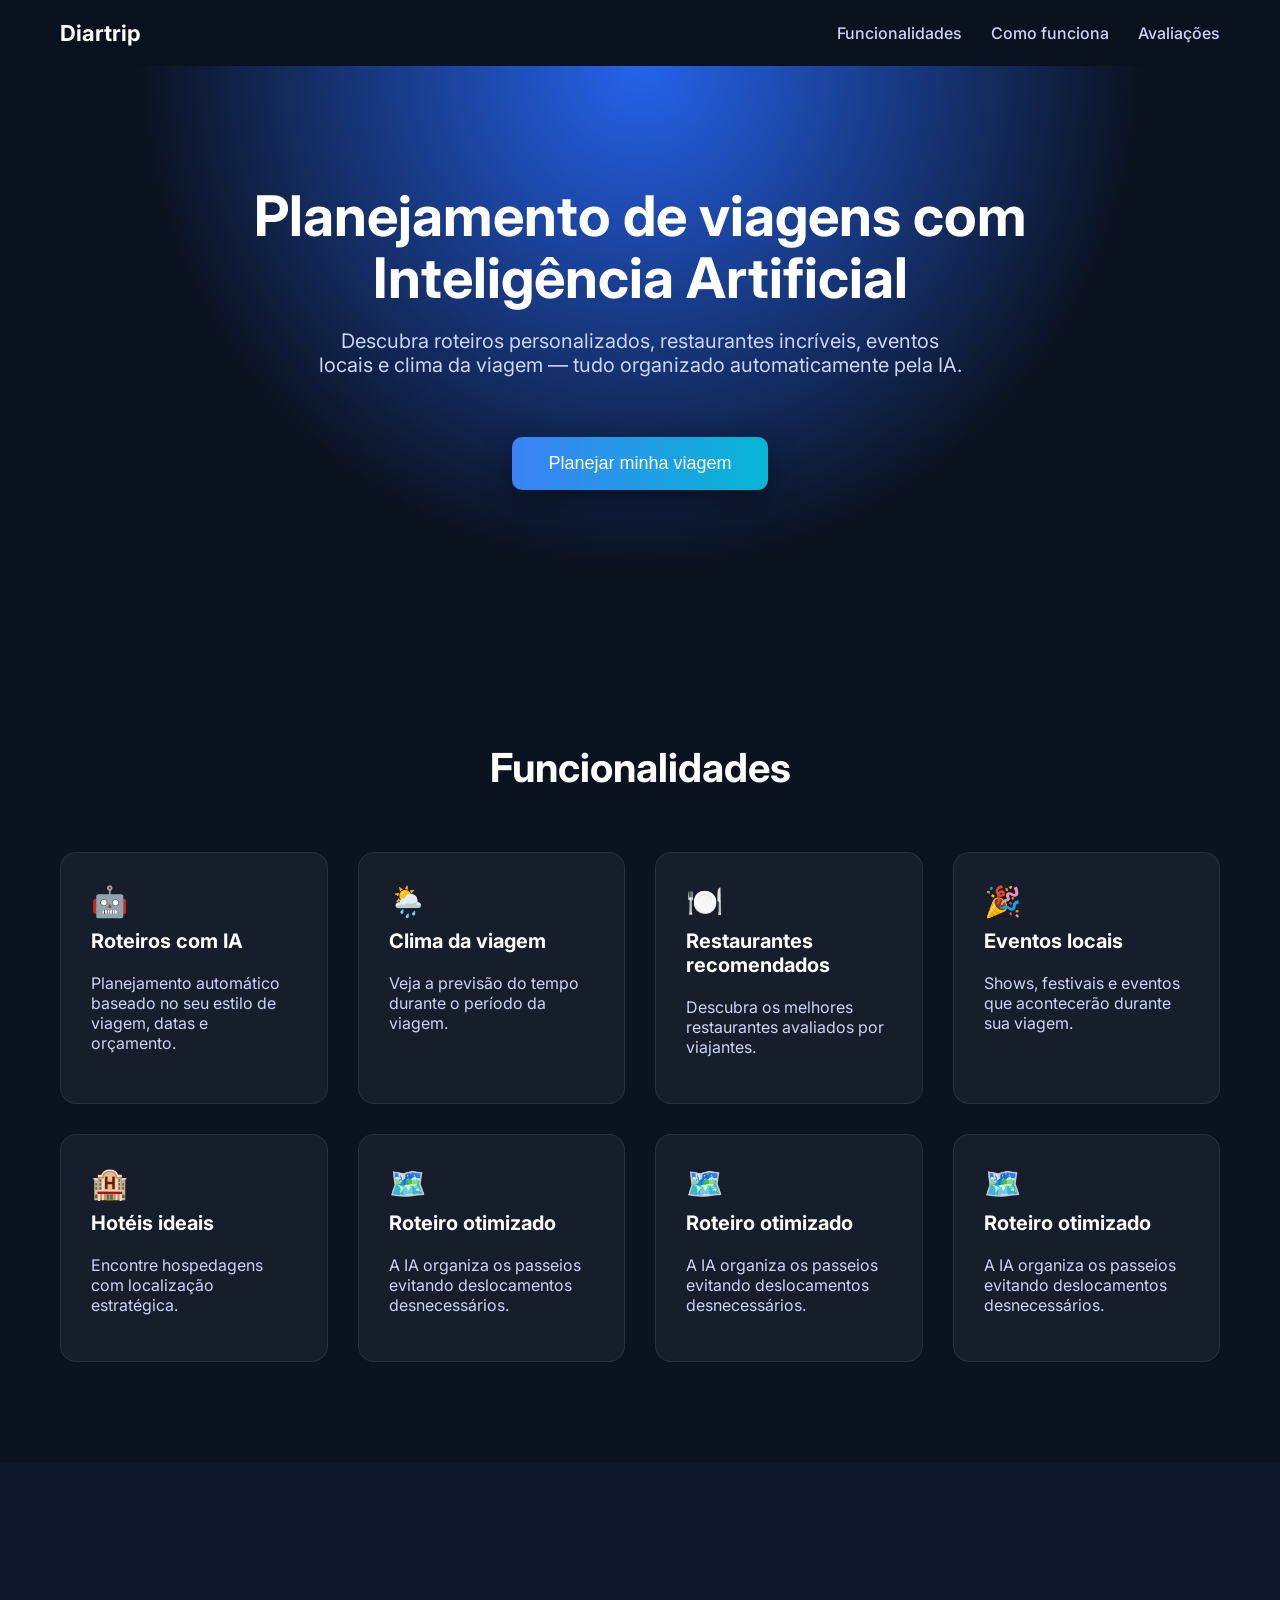
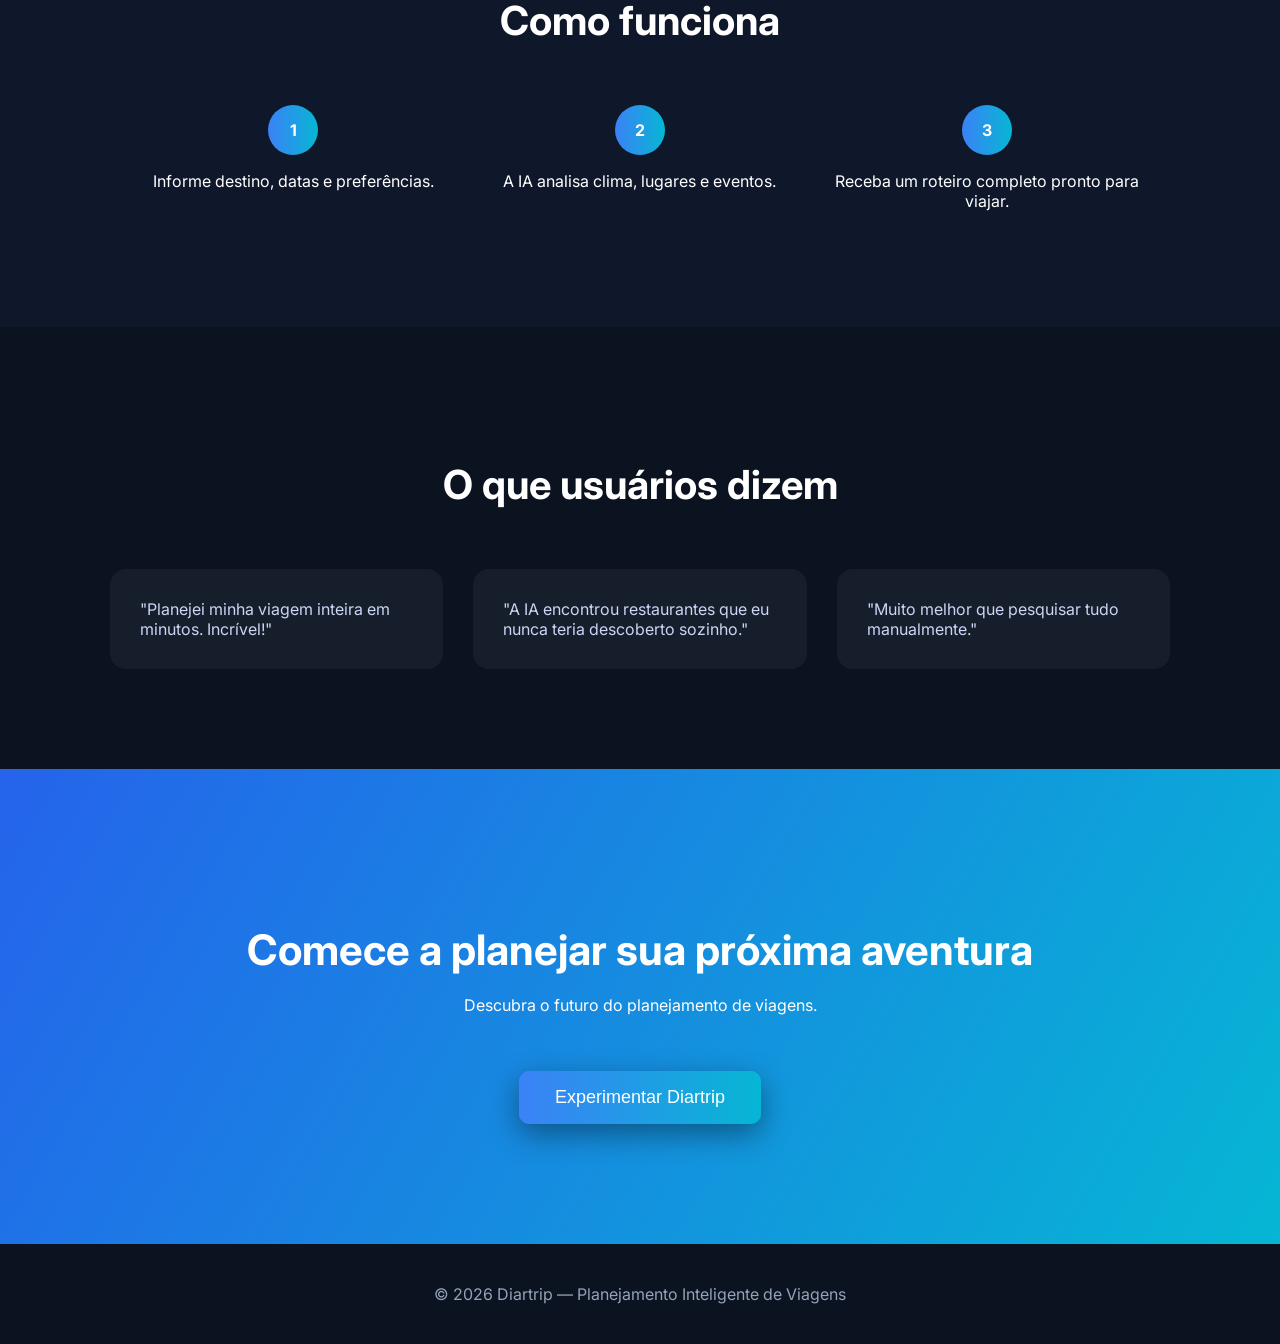
==== index.html @ 59fbd46e "Initial commit" ====
<!DOCTYPE html>
<html lang="pt-br">
<head>
<meta charset="UTF-8">
<meta name="viewport" content="width=device-width, initial-scale=1.0">
<title>Diartrip</title>
<link href="https://fonts.googleapis.com/css2?family=Inter:wght@300;400;600;700&display=swap" rel="stylesheet">
<link rel="stylesheet" href="static/style.css">
</head>
<body>

<header>
    <a href="#"><div class="logo">Diartrip</div></a>
<nav>
    <a href="#features">Funcionalidades</a>
    <a href="#how">Como funciona</a>
    <a href="#reviews">Avaliações</a>
</nav>
</header>

<section class="hero">
    <h1>Planejamento de viagens com Inteligência Artificial</h1>
    <p>Descubra roteiros personalizados, restaurantes incríveis, eventos locais e clima da viagem — tudo organizado automaticamente pela IA.</p>
    <button class="cta">Planejar minha viagem</button>
</section>

<section id="features" class="features">
    <h2 class="section-title">Funcionalidades</h2>
    <div class="grid">

    <div class="card">
    <div class="icon">🤖</div>
    <h3>Roteiros com IA</h3>
    <p>Planejamento automático baseado no seu estilo de viagem, datas e orçamento.</p>
    </div>

    <div class="card">
    <div class="icon">🌦️</div>
    <h3>Clima da viagem</h3>
    <p>Veja a previsão do tempo durante o período da viagem.</p>
    </div>

    <div class="card">
    <div class="icon">🍽️</div>
    <h3>Restaurantes recomendados</h3>
    <p>Descubra os melhores restaurantes avaliados por viajantes.</p>
    </div>

    <div class="card">
    <div class="icon">🎉</div>
    <h3>Eventos locais</h3>
    <p>Shows, festivais e eventos que acontecerão durante sua viagem.</p>
    </div>

    <div class="card">
    <div class="icon">🏨</div>
    <h3>Hotéis ideais</h3>
    <p>Encontre hospedagens com localização estratégica.</p>
    </div>

    <div class="card">
    <div class="icon">🗺️</div>
    <h3>Roteiro otimizado</h3>
    <p>A IA organiza os passeios evitando deslocamentos desnecessários.</p>
    </div>

    <div class="card">
    <div class="icon">🗺️</div>
    <h3>Roteiro otimizado</h3>
    <p>A IA organiza os passeios evitando deslocamentos desnecessários.</p>
    </div>
    
    <div class="card">
    <div class="icon">🗺️</div>
    <h3>Roteiro otimizado</h3>
    <p>A IA organiza os passeios evitando deslocamentos desnecessários.</p>
    </div>

    </div>
</section>

<section id="how" class="how">
    <h2 class="section-title">Como funciona</h2>
    <div class="steps">

    <div>
    <div class="step-number">1</div>
    <p>Informe destino, datas e preferências.</p>
    </div>

    <div>
    <div class="step-number">2</div>
    <p>A IA analisa clima, lugares e eventos.</p>
    </div>

    <div>
    <div class="step-number">3</div>
    <p>Receba um roteiro completo pronto para viajar.</p>
    </div>

    </div>
</section>

<section id="reviews" class="testimonials">
    <h2 class="section-title">O que usuários dizem</h2>
    <div class="grid">

    <div class="quote">
    "Planejei minha viagem inteira em minutos. Incrível!"
    </div>

    <div class="quote">
    "A IA encontrou restaurantes que eu nunca teria descoberto sozinho."
    </div>

    <div class="quote">
    "Muito melhor que pesquisar tudo manualmente."
    </div>

    </div>
</section>



<section class="cta-section">
    <h2>Comece a planejar sua próxima aventura</h2>
    <p>Descubra o futuro do planejamento de viagens.</p>
    <button class="cta">Experimentar Diartrip</button>
</section>

<footer>
© 2026 Diartrip — Planejamento Inteligente de Viagens
</footer>



</body>
</html>
---- static/style.css ----
*{
        box-sizing:border-box
    }
    body{
        margin:0;
        font-family:'Inter',sans-serif;
        background:#0b1220;
        color:white;
    }

    header{
        display:flex;
        justify-content:space-between;
        align-items:center;
        padding:20px 60px;
        position:sticky;
        top:0;
        background:rgba(11,18,32,0.7);
        backdrop-filter:blur(10px);
    }

    a{
        text-decoration: none;
    }

    .logo{
        color: #ffff;
        font-weight:700;
        font-size:22px;
    }

    nav a{
        margin-left:25px;
        text-decoration:none;
        color:#cbd5f5;
        font-weight:500;
    }

    nav a:hover{
        color:white;
    }

    .hero{
        padding:120px 20px;
        text-align:center;
        background:radial-gradient(circle at top,#2563eb,transparent 60%), #0b1220;
    }

    .hero h1{
        font-size:56px;
        max-width:900px;
        margin:auto;
        line-height:1.1;
    }

    .hero p{
        margin-top:20px;
        font-size:20px;
        color:#cbd5f5;
        max-width:650px;
        margin-left:auto;
        margin-right:auto;
    }

    .cta{
        margin-top:40px;
        padding:16px 36px;
        font-size:18px;
        border-radius:10px;
        border:none;
        background:linear-gradient(90deg,#3b82f6,#06b6d4);
        color:white;
        cursor:pointer;
        box-shadow:0 10px 30px rgba(0,0,0,0.4);
        transition: .5s ease;
    }

    .cta:hover{
        transform:translateY(-5px);
    }

    .features{
        max-width:1200px;
        margin:auto;
        padding:100px 20px;
    }

    .section-title{
        text-align:center;
        font-size:40px;
        margin-bottom:60px;
    }

    .grid{
        display:grid;
        grid-template-columns:repeat(auto-fit,minmax(260px,1fr));
        gap:30px;
    }

    .card{
        background:rgba(255,255,255,0.05);
        padding:30px;
        border-radius:16px;
        backdrop-filter:blur(6px);
        border:1px solid rgba(255,255,255,0.08);
        transition:0.3s;
    }

    .card:hover{
        transform:translateY(-6px);
        background:rgba(255,255,255,0.08);
    }

    .card h3{
        margin-top:10px;
        font-size:20px;
    }

    .card p{
        color:#cbd5f5;
    }

    .icon{
        font-size:30px;
    }

    .how{
        background:#0f172a;
        padding:100px 20px;
    }

    .steps{
        max-width:1000px;
        margin:auto;
        display:grid;
        grid-template-columns:repeat(auto-fit,minmax(220px,1fr));
        gap:40px;
        text-align:center;
    }

    .step-number{
        width:50px;
        height:50px;
        border-radius:50%;
        display:flex;
        align-items:center;
        justify-content:center;
        margin:auto;
        background:linear-gradient(90deg,#3b82f6,#06b6d4);
        font-weight:700;
        margin-bottom:15px;
    }

    .testimonials{
        padding:100px 20px;
        max-width:1100px;
        margin:auto;
    }

    .quote{
        background:rgba(255,255,255,0.05);
        padding:30px;
        border-radius:16px;
        color:#cbd5f5;
    }

    .cta-section{
        text-align:center;
        padding:120px 20px;
        background:linear-gradient(120deg,#2563eb,#06b6d4);
    }

    .cta-section h2{
        font-size:42px;
        margin-bottom:20px;
    }

    footer{
        text-align:center;
        padding:40px 20px;
        color:#94a3b8;
    }

    @media (max-width:700px){
        .hero h1{
        font-size:38px;
        }
    }

    .field{
    display:flex;
    flex-direction:column;
    gap:6px;
    }

    .field label{
    font-size:14px;
    color:#cbd5f5;
    }

    .field input{
    padding:14px;
    border-radius:8px;
    border:1px solid rgba(255,255,255,0.1);
    background:rgba(255,255,255,0.03);
    color:white;
    font-size:15px;
    transition:all .2s ease;
    }

    .field input:focus{
    outline:none;
    border:1px solid #3b82f6;
    box-shadow:0 0 0 2px rgba(59,130,246,0.3);
    }

    .error{
    font-size:12px;
    color:#f87171;
    }
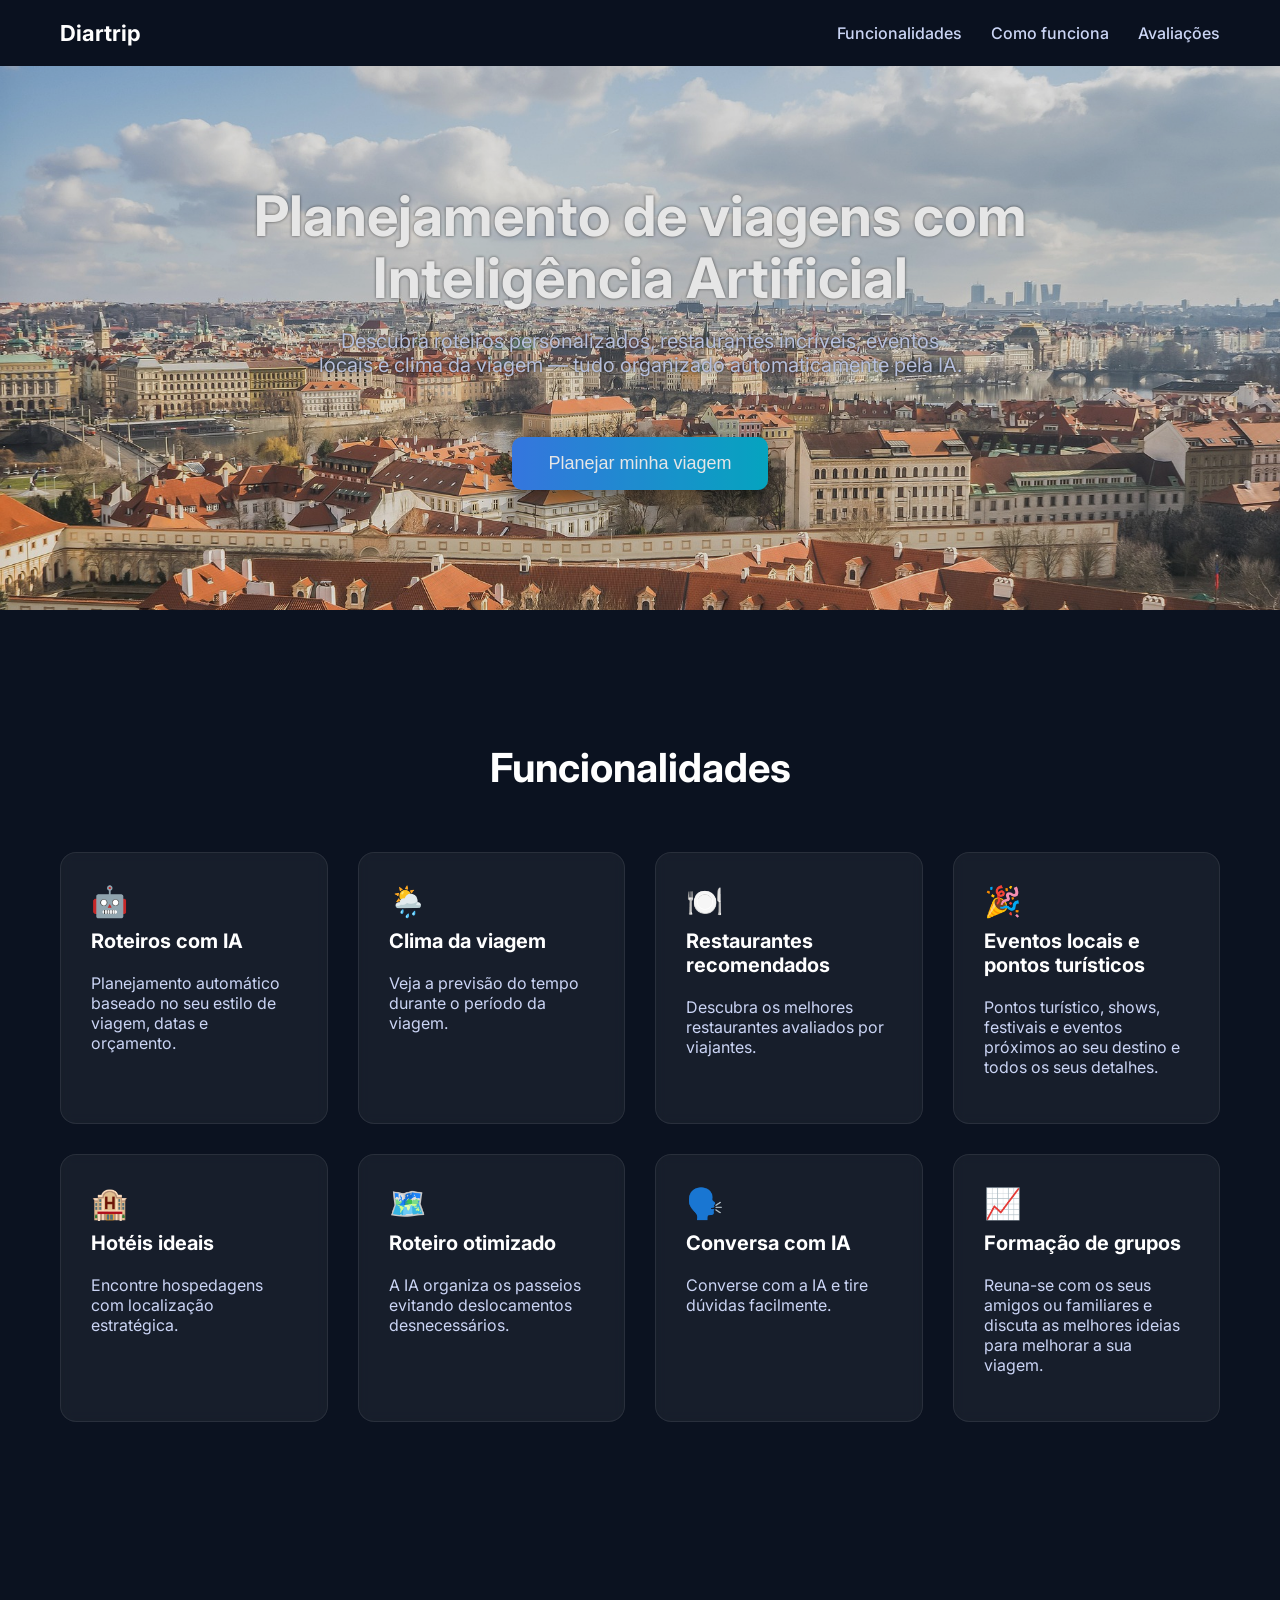
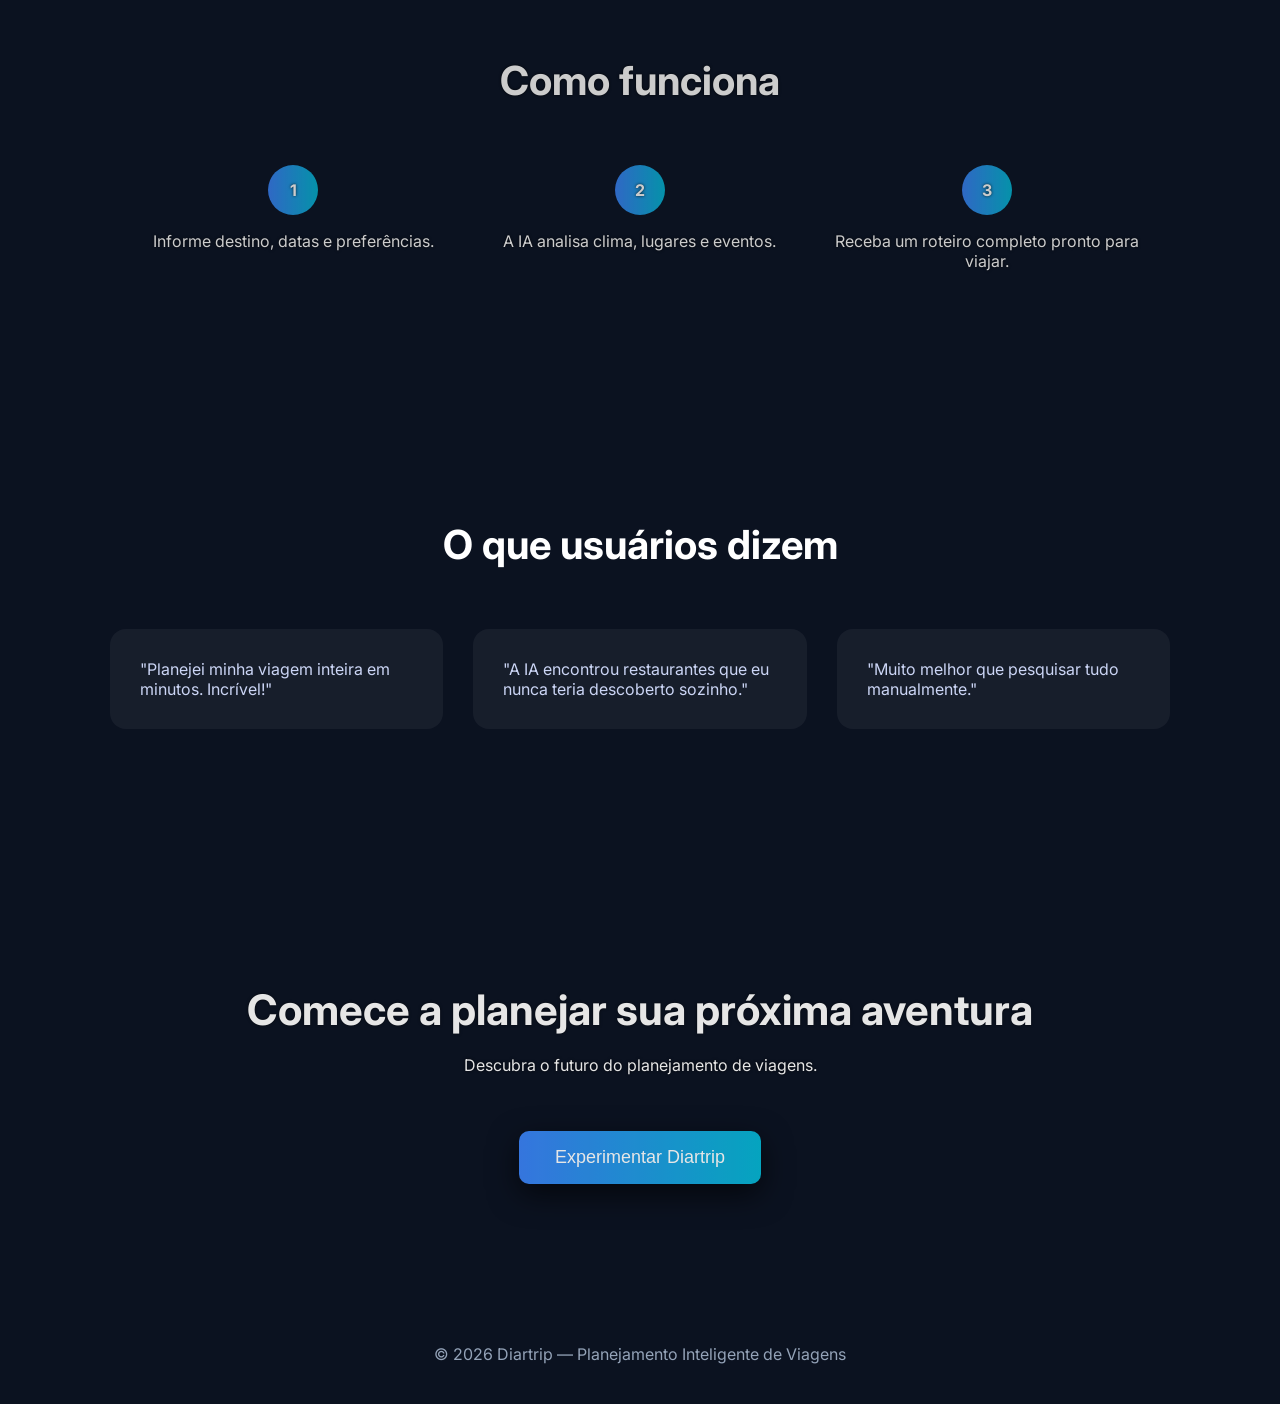
==== commit 55765af9: "melhorias no design do index" ====
--- a/index.html
+++ b/index.html
@@ -11,17 +11,17 @@
 
 <header>
     <a href="#"><div class="logo">Diartrip</div></a>
-<nav>
-    <a href="#features">Funcionalidades</a>
-    <a href="#how">Como funciona</a>
-    <a href="#reviews">Avaliações</a>
-</nav>
+    <nav>
+        <a href="#features">Funcionalidades</a>
+        <a href="#how">Como funciona</a>
+        <a href="#reviews">Avaliações</a>
+    </nav>
 </header>
 
 <section class="hero">
     <h1>Planejamento de viagens com Inteligência Artificial</h1>
     <p>Descubra roteiros personalizados, restaurantes incríveis, eventos locais e clima da viagem — tudo organizado automaticamente pela IA.</p>
-    <button class="cta">Planejar minha viagem</button>
+    <button class="cta"><a href="form.html">Planejar minha viagem</a></button>
 </section>
 
 <section id="features" class="features">
@@ -48,8 +48,9 @@
 
     <div class="card">
     <div class="icon">🎉</div>
-    <h3>Eventos locais</h3>
-    <p>Shows, festivais e eventos que acontecerão durante sua viagem.</p>
+    <h3>Eventos locais e pontos turísticos</h3>
+    <!-- <p>Shows, festivais, eventos que acontecerão durante sua viagem.</p> -->
+    <p>Pontos turístico, shows, festivais e eventos próximos ao seu destino e todos os seus detalhes.</p>
     </div>
 
     <div class="card">
@@ -65,15 +66,15 @@
     </div>
 
     <div class="card">
-    <div class="icon">🗺️</div>
-    <h3>Roteiro otimizado</h3>
-    <p>A IA organiza os passeios evitando deslocamentos desnecessários.</p>
+    <div class="icon">🗣️</div>
+    <h3>Conversa com IA</h3>
+    <p>Converse com a IA e tire dúvidas facilmente.</p>
     </div>
     
     <div class="card">
-    <div class="icon">🗺️</div>
-    <h3>Roteiro otimizado</h3>
-    <p>A IA organiza os passeios evitando deslocamentos desnecessários.</p>
+    <div class="icon">📈</div>
+    <h3>Formação de grupos</h3>
+    <p>Reuna-se com os seus amigos ou familiares e discuta as melhores ideias para melhorar a sua viagem.</p>
     </div>
 
     </div>
@@ -125,7 +126,7 @@
 <section class="cta-section">
     <h2>Comece a planejar sua próxima aventura</h2>
     <p>Descubra o futuro do planejamento de viagens.</p>
-    <button class="cta">Experimentar Diartrip</button>
+    <button class="cta"><a href="form.html">Experimentar Diartrip</a></button>
 </section>
 
 <footer>
--- a/static/style.css
+++ b/static/style.css
@@ -43,10 +43,17 @@
     .hero{
         padding:120px 20px;
         text-align:center;
-        background:radial-gradient(circle at top,#2563eb,transparent 60%), #0b1220;
+
+        /* background:radial-gradient(circle at top,#2563eb,transparent 60%), #0b1220; */
+
+        background-image: url("../imagens/background1.jpg");
+        background-size: cover;
+        background-attachment: fixed;
+        filter: brightness(90%);
     }
 
     .hero h1{
+        text-shadow: 0px 0px 3px rgba(0, 0, 0, 0.6);
         font-size:56px;
         max-width:900px;
         margin:auto;
@@ -57,6 +64,7 @@
         margin-top:20px;
         font-size:20px;
         color:#cbd5f5;
+        text-shadow: 0px 0px 3px rgba(0, 0, 0, 0.8);
         max-width:650px;
         margin-left:auto;
         margin-right:auto;
@@ -71,8 +79,12 @@
         background:linear-gradient(90deg,#3b82f6,#06b6d4);
         color:white;
         cursor:pointer;
-        box-shadow:0 10px 30px rgba(0,0,0,0.4);
+        box-shadow:0 10px 30px rgba(0, 0, 0, 0.63);
         transition: .5s ease;
+    }
+
+    .cta a{
+        color: #fff;
     }
 
     .cta:hover{
@@ -125,7 +137,14 @@
     }
 
     .how{
-        background:#0f172a;
+        /* background:#0f172a; */
+        text-shadow: 0px 0px 3px rgba(0, 0, 0, 0.8);
+        
+        background-image: url(../imagens/background2.jpg);
+        background-size: cover;
+        background-attachment: fixed;
+        filter: brightness(80%);
+
         padding:100px 20px;
     }
 
@@ -165,14 +184,26 @@
     }
 
     .cta-section{
+
         text-align:center;
         padding:120px 20px;
-        background:linear-gradient(120deg,#2563eb,#06b6d4);
+        /* background:linear-gradient(120deg,#2563eb,#06b6d4); */
+        background-image: url(../imagens/background3.jpg);
+        background-size: cover;
+        background-attachment: fixed;
+        filter: brightness(90%);
+
     }
 
     .cta-section h2{
+        text-shadow: 0px 0px 3px rgba(0, 0, 0, 0.6);
+
         font-size:42px;
         margin-bottom:20px;
+    }
+
+    .cta-section p {
+        text-shadow: 0px 0px 3px rgba(0, 0, 0, 0.8);
     }
 
     footer{
@@ -214,6 +245,14 @@
     box-shadow:0 0 0 2px rgba(59,130,246,0.3);
     }
 
+    .login a{
+        color: #fff;
+    }
+
+    .login a:hover{
+        text-decoration: underline;
+    }
+
     .error{
     font-size:12px;
     color:#f87171;
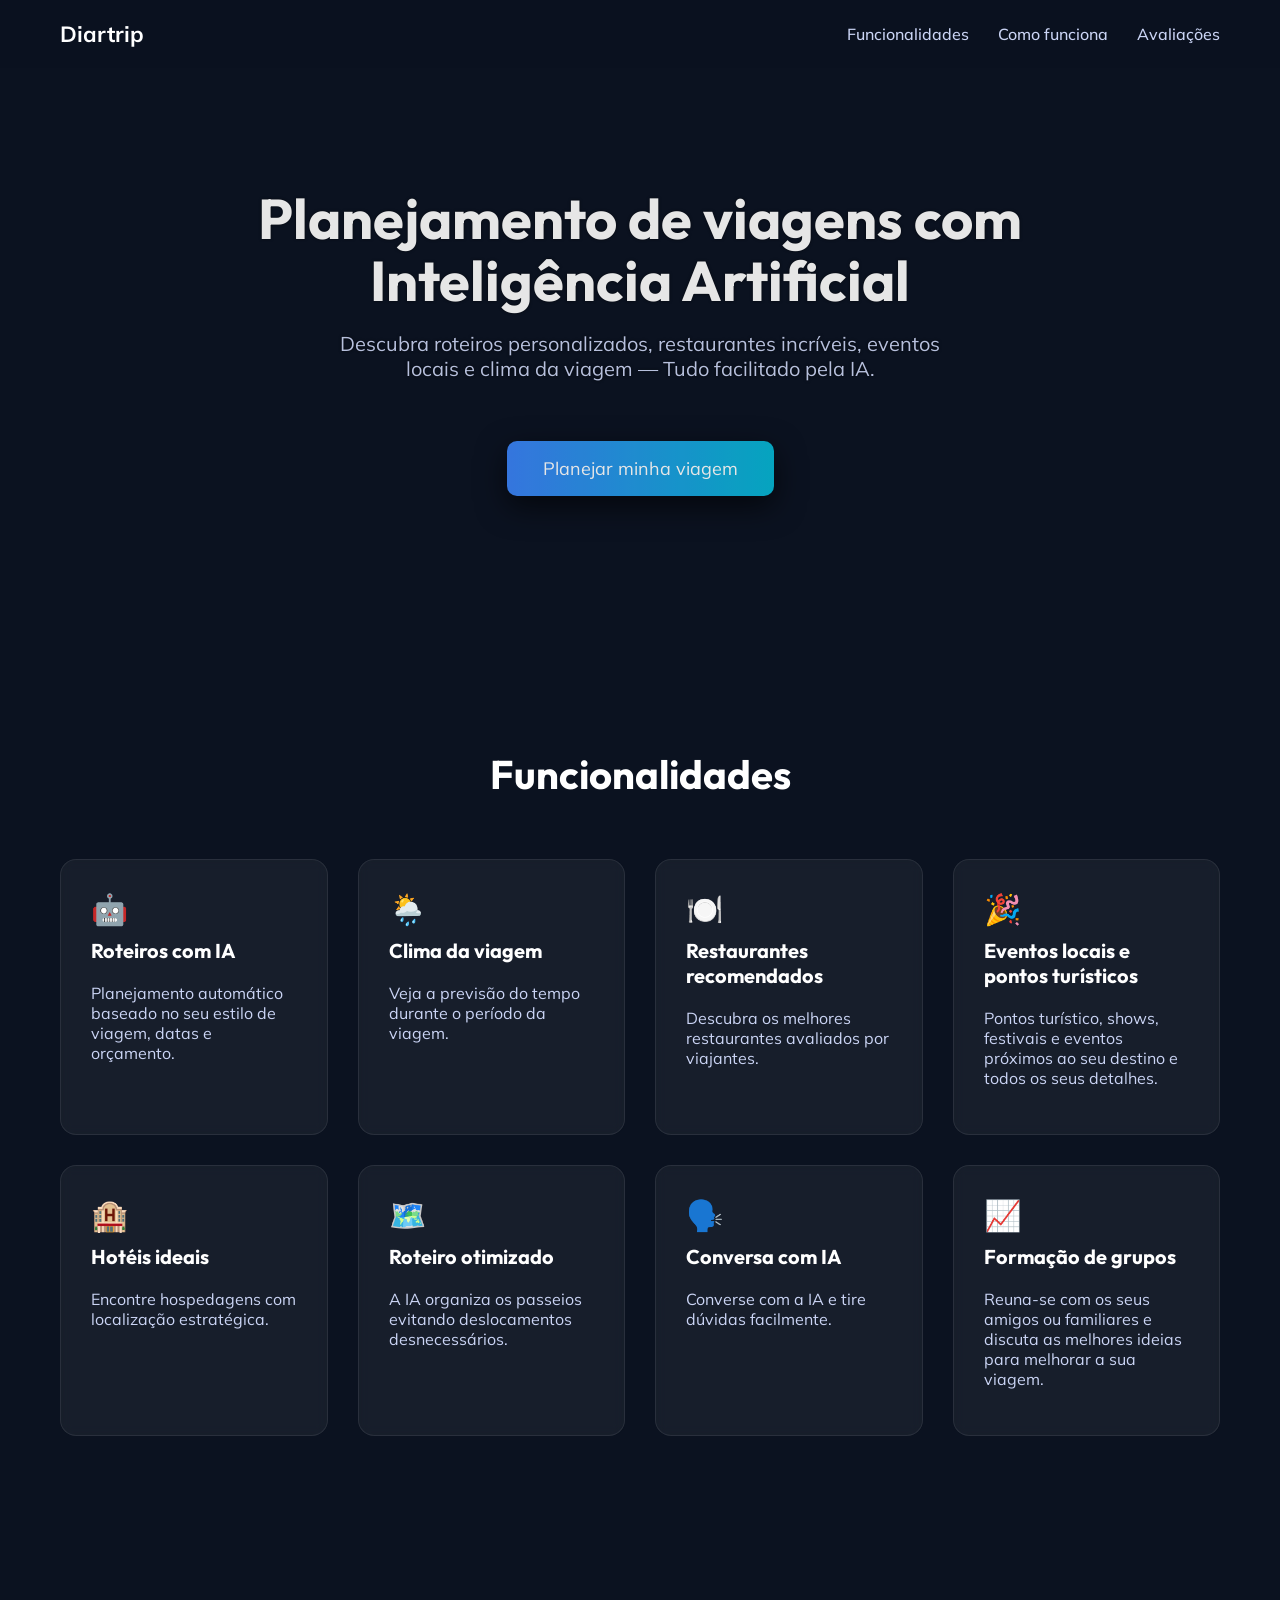
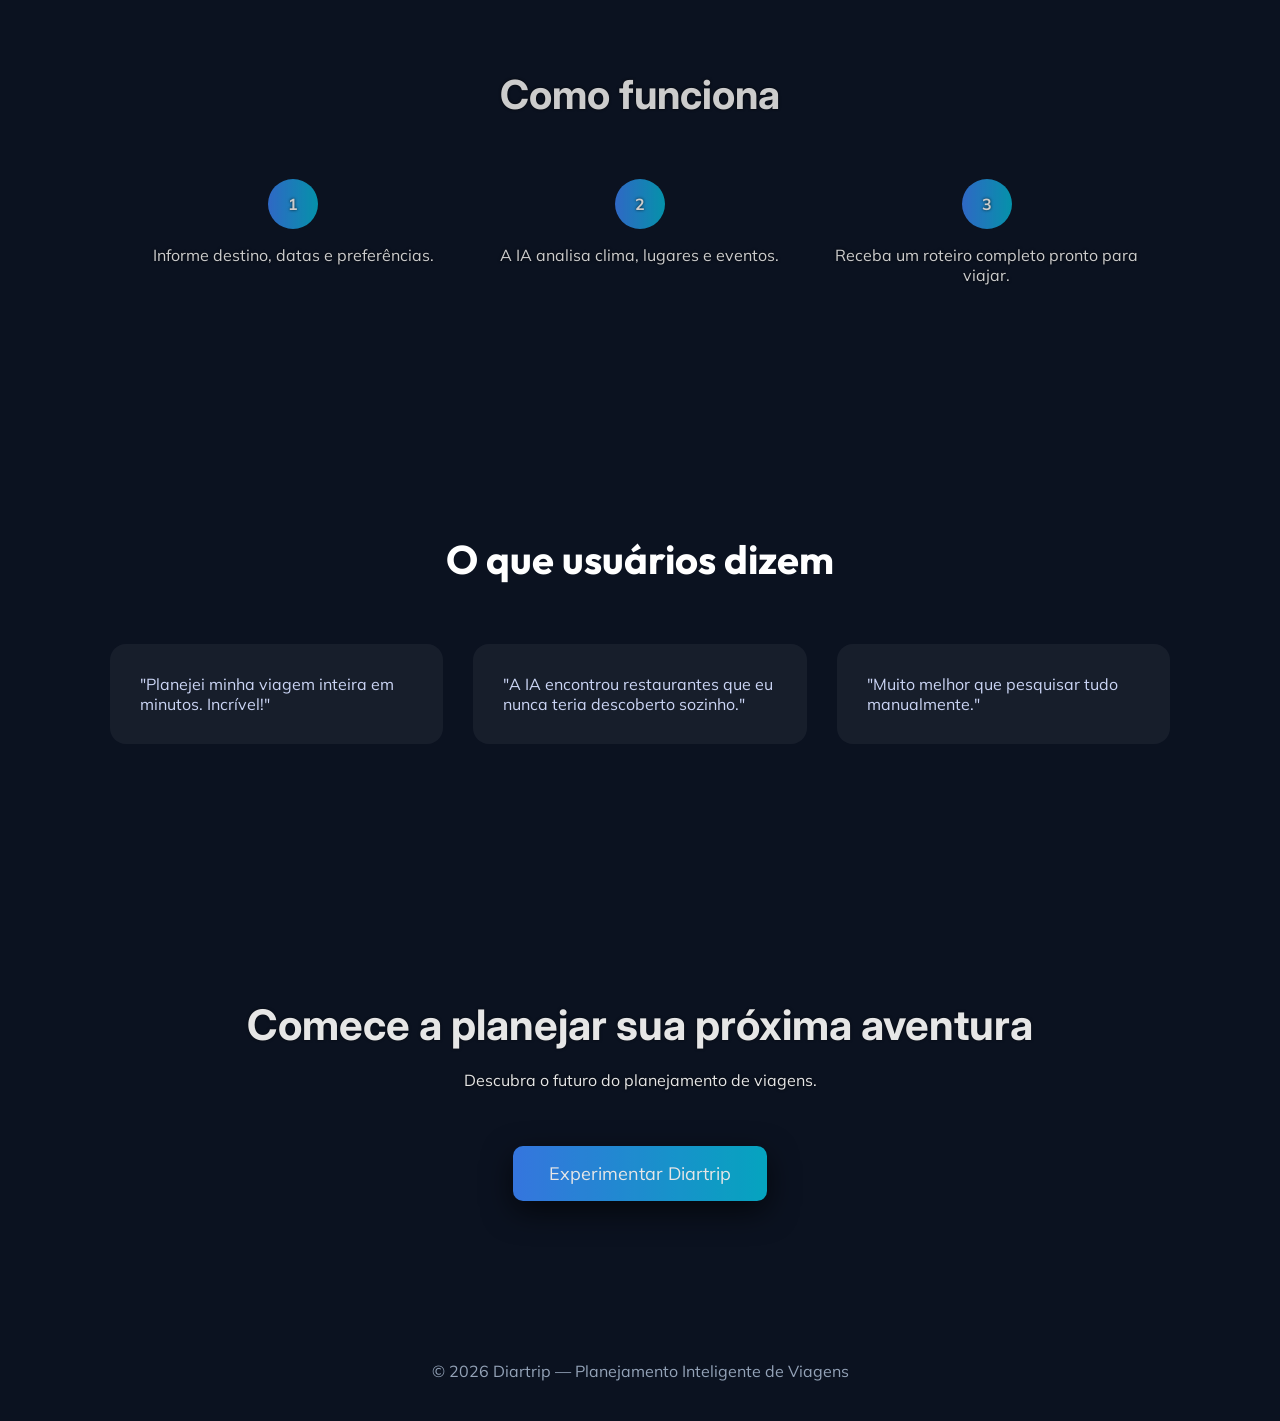
==== commit e61a5c95: "integração com Api para login e cadastro" ====
--- a/index.html
+++ b/index.html
@@ -19,62 +19,62 @@
 </header>
 
 <section class="hero">
-    <h1>Planejamento de viagens com Inteligência Artificial</h1>
-    <p>Descubra roteiros personalizados, restaurantes incríveis, eventos locais e clima da viagem — tudo organizado automaticamente pela IA.</p>
+    <h1 class="titulo">Planejamento de viagens com Inteligência Artificial</h1>
+    <p >Descubra roteiros personalizados, restaurantes incríveis, eventos locais e clima da viagem —  Tudo facilitado pela IA.</p>
     <button class="cta"><a href="form.html">Planejar minha viagem</a></button>
 </section>
 
 <section id="features" class="features">
-    <h2 class="section-title">Funcionalidades</h2>
+    <h2 class="section-title titulo">Funcionalidades</h2>
     <div class="grid">
 
     <div class="card">
     <div class="icon">🤖</div>
-    <h3>Roteiros com IA</h3>
-    <p>Planejamento automático baseado no seu estilo de viagem, datas e orçamento.</p>
+    <h3 class="titulo">Roteiros com IA</h3>
+    <p >Planejamento automático baseado no seu estilo de viagem, datas e orçamento.</p>
     </div>
 
     <div class="card">
     <div class="icon">🌦️</div>
-    <h3>Clima da viagem</h3>
-    <p>Veja a previsão do tempo durante o período da viagem.</p>
+    <h3 class="titulo">Clima da viagem</h3>
+    <p >Veja a previsão do tempo durante o período da viagem.</p>
     </div>
 
     <div class="card">
     <div class="icon">🍽️</div>
-    <h3>Restaurantes recomendados</h3>
-    <p>Descubra os melhores restaurantes avaliados por viajantes.</p>
+    <h3 class="titulo">Restaurantes recomendados</h3>
+    <p >Descubra os melhores restaurantes avaliados por viajantes.</p>
     </div>
 
     <div class="card">
     <div class="icon">🎉</div>
-    <h3>Eventos locais e pontos turísticos</h3>
+    <h3 class="titulo">Eventos locais e pontos turísticos</h3>
     <!-- <p>Shows, festivais, eventos que acontecerão durante sua viagem.</p> -->
-    <p>Pontos turístico, shows, festivais e eventos próximos ao seu destino e todos os seus detalhes.</p>
+    <p >Pontos turístico, shows, festivais e eventos próximos ao seu destino e todos os seus detalhes.</p>
     </div>
 
     <div class="card">
     <div class="icon">🏨</div>
-    <h3>Hotéis ideais</h3>
-    <p>Encontre hospedagens com localização estratégica.</p>
+    <h3 class="titulo">Hotéis ideais</h3>
+    <p >Encontre hospedagens com localização estratégica.</p>
     </div>
 
     <div class="card">
     <div class="icon">🗺️</div>
-    <h3>Roteiro otimizado</h3>
-    <p>A IA organiza os passeios evitando deslocamentos desnecessários.</p>
+    <h3 class="titulo">Roteiro otimizado</h3>
+    <p >A IA organiza os passeios evitando deslocamentos desnecessários.</p>
     </div>
 
     <div class="card">
     <div class="icon">🗣️</div>
-    <h3>Conversa com IA</h3>
-    <p>Converse com a IA e tire dúvidas facilmente.</p>
+    <h3 class="titulo">Conversa com IA</h3>
+    <p >Converse com a IA e tire dúvidas facilmente.</p>
     </div>
     
     <div class="card">
     <div class="icon">📈</div>
-    <h3>Formação de grupos</h3>
-    <p>Reuna-se com os seus amigos ou familiares e discuta as melhores ideias para melhorar a sua viagem.</p>
+    <h3 class="titulo">Formação de grupos</h3>
+    <p >Reuna-se com os seus amigos ou familiares e discuta as melhores ideias para melhorar a sua viagem.</p>
     </div>
 
     </div>
@@ -86,25 +86,25 @@
 
     <div>
     <div class="step-number">1</div>
-    <p>Informe destino, datas e preferências.</p>
+    <p >Informe destino, datas e preferências.</p>
     </div>
 
     <div>
     <div class="step-number">2</div>
-    <p>A IA analisa clima, lugares e eventos.</p>
+    <p >A IA analisa clima, lugares e eventos.</p>
     </div>
 
     <div>
     <div class="step-number">3</div>
-    <p>Receba um roteiro completo pronto para viajar.</p>
+    <p >Receba um roteiro completo pronto para viajar.</p>
     </div>
 
     </div>
 </section>
 
 <section id="reviews" class="testimonials">
-    <h2 class="section-title">O que usuários dizem</h2>
-    <div class="grid">
+    <h2 class="section-title titulo">O que usuários dizem</h2>
+    <div class="grid txt">
 
     <div class="quote">
     "Planejei minha viagem inteira em minutos. Incrível!"
@@ -129,7 +129,7 @@
     <button class="cta"><a href="form.html">Experimentar Diartrip</a></button>
 </section>
 
-<footer>
+<footer class="txt">
 © 2026 Diartrip — Planejamento Inteligente de Viagens
 </footer>
 
--- a/static/style.css
+++ b/static/style.css
@@ -1,259 +1,270 @@
+@import url('https://fonts.googleapis.com/css2?family=Outfit:wght@100..900&display=swap');
+@import url('https://fonts.googleapis.com/css2?family=Mulish:ital,wght@0,200..1000;1,200..1000&display=swap');
 *{
-        box-sizing:border-box
+    box-sizing:border-box
+}
+body{
+    margin:0;
+    font-family:'Inter',sans-serif;
+    background:#0b1220;
+    color:white;
+}
+
+header{
+    display:flex;
+    justify-content:space-between;
+    align-items:center;
+    padding:20px 60px;
+    position:sticky;
+    top:0;
+    background:rgba(11,18,32,0.7);
+    backdrop-filter:blur(10px);
+}
+
+a{
+    text-decoration: none;
+}
+
+.logo{
+    color: #ffff;
+    font-weight:700;
+    font-size:22px;
+}
+
+.titulo{
+    font-family: "Outfit", sans-serif;
+}
+
+p, div, button, a, .txt{
+    font-family: "Mulish", sans-serif;
+}
+
+nav a{
+    margin-left:25px;
+    text-decoration:none;
+    color:#cbd5f5;
+    font-weight:500;
+}
+
+nav a:hover{
+    color:white;
+}
+
+.hero{
+    padding:120px 20px;
+    text-align:center;
+
+    /* background:radial-gradient(circle at top,#2563eb,transparent 60%), #0b1220; */
+
+    background-image: url("../imagens/pexels-ketut-subiyanto-4907611.jpg");
+    background-size: cover;
+    background-attachment: fixed;
+    filter: brightness(90%);
+}
+
+.hero h1{
+    
+    text-shadow: 0px 0px 3px rgba(0, 0, 0, 0.6);
+    font-size:56px;
+    max-width:900px;
+    margin:auto;
+    line-height:1.1;
+}
+
+.hero p{
+    margin-top:20px;
+    font-size:20px;
+    color:#cbd5f5;
+    text-shadow: 0px 0px 3px rgba(0, 0, 0, 0.8);
+    max-width:650px;
+    margin-left:auto;
+    margin-right:auto;
+}
+
+.cta{
+    margin-top:40px;
+    padding:16px 36px;
+    font-size:18px;
+    border-radius:10px;
+    border:none;
+    background:linear-gradient(90deg,#3b82f6,#06b6d4);
+    color:white;
+    cursor:pointer;
+    box-shadow:0 10px 30px rgba(0, 0, 0, 0.63);
+    transition: .5s ease;
+}
+
+.cta a{
+    color: #fff;
+}
+
+.cta:hover{
+    transform:translateY(-5px);
+}
+
+.features{
+    max-width:1200px;
+    margin:auto;
+    padding:100px 20px;
+}
+
+.section-title{
+    text-align:center;
+    font-size:40px;
+    margin-bottom:60px;
+}
+
+.grid{
+    display:grid;
+    grid-template-columns:repeat(auto-fit,minmax(260px,1fr));
+    gap:30px;
+}
+
+.card{
+    background:rgba(255,255,255,0.05);
+    padding:30px;
+    border-radius:16px;
+    backdrop-filter:blur(6px);
+    border:1px solid rgba(255,255,255,0.08);
+    transition:0.3s;
+}
+
+.card:hover{
+    transform:translateY(-6px);
+    background:rgba(255,255,255,0.08);
+}
+
+.card h3{
+    margin-top:10px;
+    font-size:20px;
+}
+
+.card p{
+    color:#cbd5f5;
+}
+
+.icon{
+    font-size:30px;
+}
+
+.how{
+    /* background:#0f172a; */
+    text-shadow: 0px 0px 3px rgba(0, 0, 0, 0.8);
+    
+    background-image: url(../imagens/pexels-jibarofoto-15847939.jpg);
+    background-size: cover;
+    background-attachment: fixed;
+    filter: brightness(80%);
+
+    padding:100px 20px;
+}
+
+.steps{
+    max-width:1000px;
+    margin:auto;
+    display:grid;
+    grid-template-columns:repeat(auto-fit,minmax(220px,1fr));
+    gap:40px;
+    text-align:center;
+}
+
+.step-number{
+    width:50px;
+    height:50px;
+    border-radius:50%;
+    display:flex;
+    align-items:center;
+    justify-content:center;
+    margin:auto;
+    background:linear-gradient(90deg,#3b82f6,#06b6d4);
+    font-weight:700;
+    margin-bottom:15px;
+}
+
+.testimonials{
+    padding:100px 20px;
+    max-width:1100px;
+    margin:auto;
+}
+
+.quote{
+    background:rgba(255,255,255,0.05);
+    padding:30px;
+    border-radius:16px;
+    color:#cbd5f5;
+}
+
+.cta-section{
+
+    text-align:center;
+    padding:120px 20px;
+    /* background:linear-gradient(120deg,#2563eb,#06b6d4); */
+    background-image: url(../imagens/pexels-ivan-drazic-20457695-18355282.jpg);
+    background-size: cover;
+    background-attachment: fixed;
+    filter: brightness(90%);
+
+}
+
+.cta-section h2{
+    text-shadow: 0px 0px 3px rgba(0, 0, 0, 0.6);
+
+    font-size:42px;
+    margin-bottom:20px;
+}
+
+.cta-section p {
+    text-shadow: 0px 0px 3px rgba(0, 0, 0, 0.8);
+}
+
+footer{
+    text-align:center;
+    padding:40px 20px;
+    color:#94a3b8;
+}
+
+@media (max-width:700px){
+    .hero h1{
+    font-size:38px;
     }
-    body{
-        margin:0;
-        font-family:'Inter',sans-serif;
-        background:#0b1220;
-        color:white;
-    }
-
-    header{
-        display:flex;
-        justify-content:space-between;
-        align-items:center;
-        padding:20px 60px;
-        position:sticky;
-        top:0;
-        background:rgba(11,18,32,0.7);
-        backdrop-filter:blur(10px);
-    }
-
-    a{
-        text-decoration: none;
-    }
-
-    .logo{
-        color: #ffff;
-        font-weight:700;
-        font-size:22px;
-    }
-
-    nav a{
-        margin-left:25px;
-        text-decoration:none;
-        color:#cbd5f5;
-        font-weight:500;
-    }
-
-    nav a:hover{
-        color:white;
-    }
-
-    .hero{
-        padding:120px 20px;
-        text-align:center;
-
-        /* background:radial-gradient(circle at top,#2563eb,transparent 60%), #0b1220; */
-
-        background-image: url("../imagens/background1.jpg");
-        background-size: cover;
-        background-attachment: fixed;
-        filter: brightness(90%);
-    }
-
-    .hero h1{
-        text-shadow: 0px 0px 3px rgba(0, 0, 0, 0.6);
-        font-size:56px;
-        max-width:900px;
-        margin:auto;
-        line-height:1.1;
-    }
-
-    .hero p{
-        margin-top:20px;
-        font-size:20px;
-        color:#cbd5f5;
-        text-shadow: 0px 0px 3px rgba(0, 0, 0, 0.8);
-        max-width:650px;
-        margin-left:auto;
-        margin-right:auto;
-    }
-
-    .cta{
-        margin-top:40px;
-        padding:16px 36px;
-        font-size:18px;
-        border-radius:10px;
-        border:none;
-        background:linear-gradient(90deg,#3b82f6,#06b6d4);
-        color:white;
-        cursor:pointer;
-        box-shadow:0 10px 30px rgba(0, 0, 0, 0.63);
-        transition: .5s ease;
-    }
-
-    .cta a{
-        color: #fff;
-    }
-
-    .cta:hover{
-        transform:translateY(-5px);
-    }
-
-    .features{
-        max-width:1200px;
-        margin:auto;
-        padding:100px 20px;
-    }
-
-    .section-title{
-        text-align:center;
-        font-size:40px;
-        margin-bottom:60px;
-    }
-
-    .grid{
-        display:grid;
-        grid-template-columns:repeat(auto-fit,minmax(260px,1fr));
-        gap:30px;
-    }
-
-    .card{
-        background:rgba(255,255,255,0.05);
-        padding:30px;
-        border-radius:16px;
-        backdrop-filter:blur(6px);
-        border:1px solid rgba(255,255,255,0.08);
-        transition:0.3s;
-    }
-
-    .card:hover{
-        transform:translateY(-6px);
-        background:rgba(255,255,255,0.08);
-    }
-
-    .card h3{
-        margin-top:10px;
-        font-size:20px;
-    }
-
-    .card p{
-        color:#cbd5f5;
-    }
-
-    .icon{
-        font-size:30px;
-    }
-
-    .how{
-        /* background:#0f172a; */
-        text-shadow: 0px 0px 3px rgba(0, 0, 0, 0.8);
-        
-        background-image: url(../imagens/background2.jpg);
-        background-size: cover;
-        background-attachment: fixed;
-        filter: brightness(80%);
-
-        padding:100px 20px;
-    }
-
-    .steps{
-        max-width:1000px;
-        margin:auto;
-        display:grid;
-        grid-template-columns:repeat(auto-fit,minmax(220px,1fr));
-        gap:40px;
-        text-align:center;
-    }
-
-    .step-number{
-        width:50px;
-        height:50px;
-        border-radius:50%;
-        display:flex;
-        align-items:center;
-        justify-content:center;
-        margin:auto;
-        background:linear-gradient(90deg,#3b82f6,#06b6d4);
-        font-weight:700;
-        margin-bottom:15px;
-    }
-
-    .testimonials{
-        padding:100px 20px;
-        max-width:1100px;
-        margin:auto;
-    }
-
-    .quote{
-        background:rgba(255,255,255,0.05);
-        padding:30px;
-        border-radius:16px;
-        color:#cbd5f5;
-    }
-
-    .cta-section{
-
-        text-align:center;
-        padding:120px 20px;
-        /* background:linear-gradient(120deg,#2563eb,#06b6d4); */
-        background-image: url(../imagens/background3.jpg);
-        background-size: cover;
-        background-attachment: fixed;
-        filter: brightness(90%);
-
-    }
-
-    .cta-section h2{
-        text-shadow: 0px 0px 3px rgba(0, 0, 0, 0.6);
-
-        font-size:42px;
-        margin-bottom:20px;
-    }
-
-    .cta-section p {
-        text-shadow: 0px 0px 3px rgba(0, 0, 0, 0.8);
-    }
-
-    footer{
-        text-align:center;
-        padding:40px 20px;
-        color:#94a3b8;
-    }
-
-    @media (max-width:700px){
-        .hero h1{
-        font-size:38px;
-        }
-    }
-
-    .field{
-    display:flex;
-    flex-direction:column;
-    gap:6px;
-    }
-
-    .field label{
-    font-size:14px;
-    color:#cbd5f5;
-    }
-
-    .field input{
-    padding:14px;
-    border-radius:8px;
-    border:1px solid rgba(255,255,255,0.1);
-    background:rgba(255,255,255,0.03);
-    color:white;
-    font-size:15px;
-    transition:all .2s ease;
-    }
-
-    .field input:focus{
-    outline:none;
-    border:1px solid #3b82f6;
-    box-shadow:0 0 0 2px rgba(59,130,246,0.3);
-    }
-
-    .login a{
-        color: #fff;
-    }
-
-    .login a:hover{
-        text-decoration: underline;
-    }
-
-    .error{
-    font-size:12px;
-    color:#f87171;
-    }+}
+
+.field{
+display:flex;
+flex-direction:column;
+gap:6px;
+}
+
+.field label{
+font-size:14px;
+color:#cbd5f5;
+}
+
+.field input{
+padding:14px;
+border-radius:8px;
+border:1px solid rgba(255,255,255,0.1);
+background:rgba(255,255,255,0.03);
+color:white;
+font-size:15px;
+transition:all .2s ease;
+}
+
+.field input:focus{
+outline:none;
+border:1px solid #3b82f6;
+box-shadow:0 0 0 2px rgba(59,130,246,0.3);
+}
+
+.login a{
+    color: #fff;
+}
+
+.login a:hover{
+    text-decoration: underline;
+}
+
+.error{
+font-size:12px;
+color:#f87171;
+}
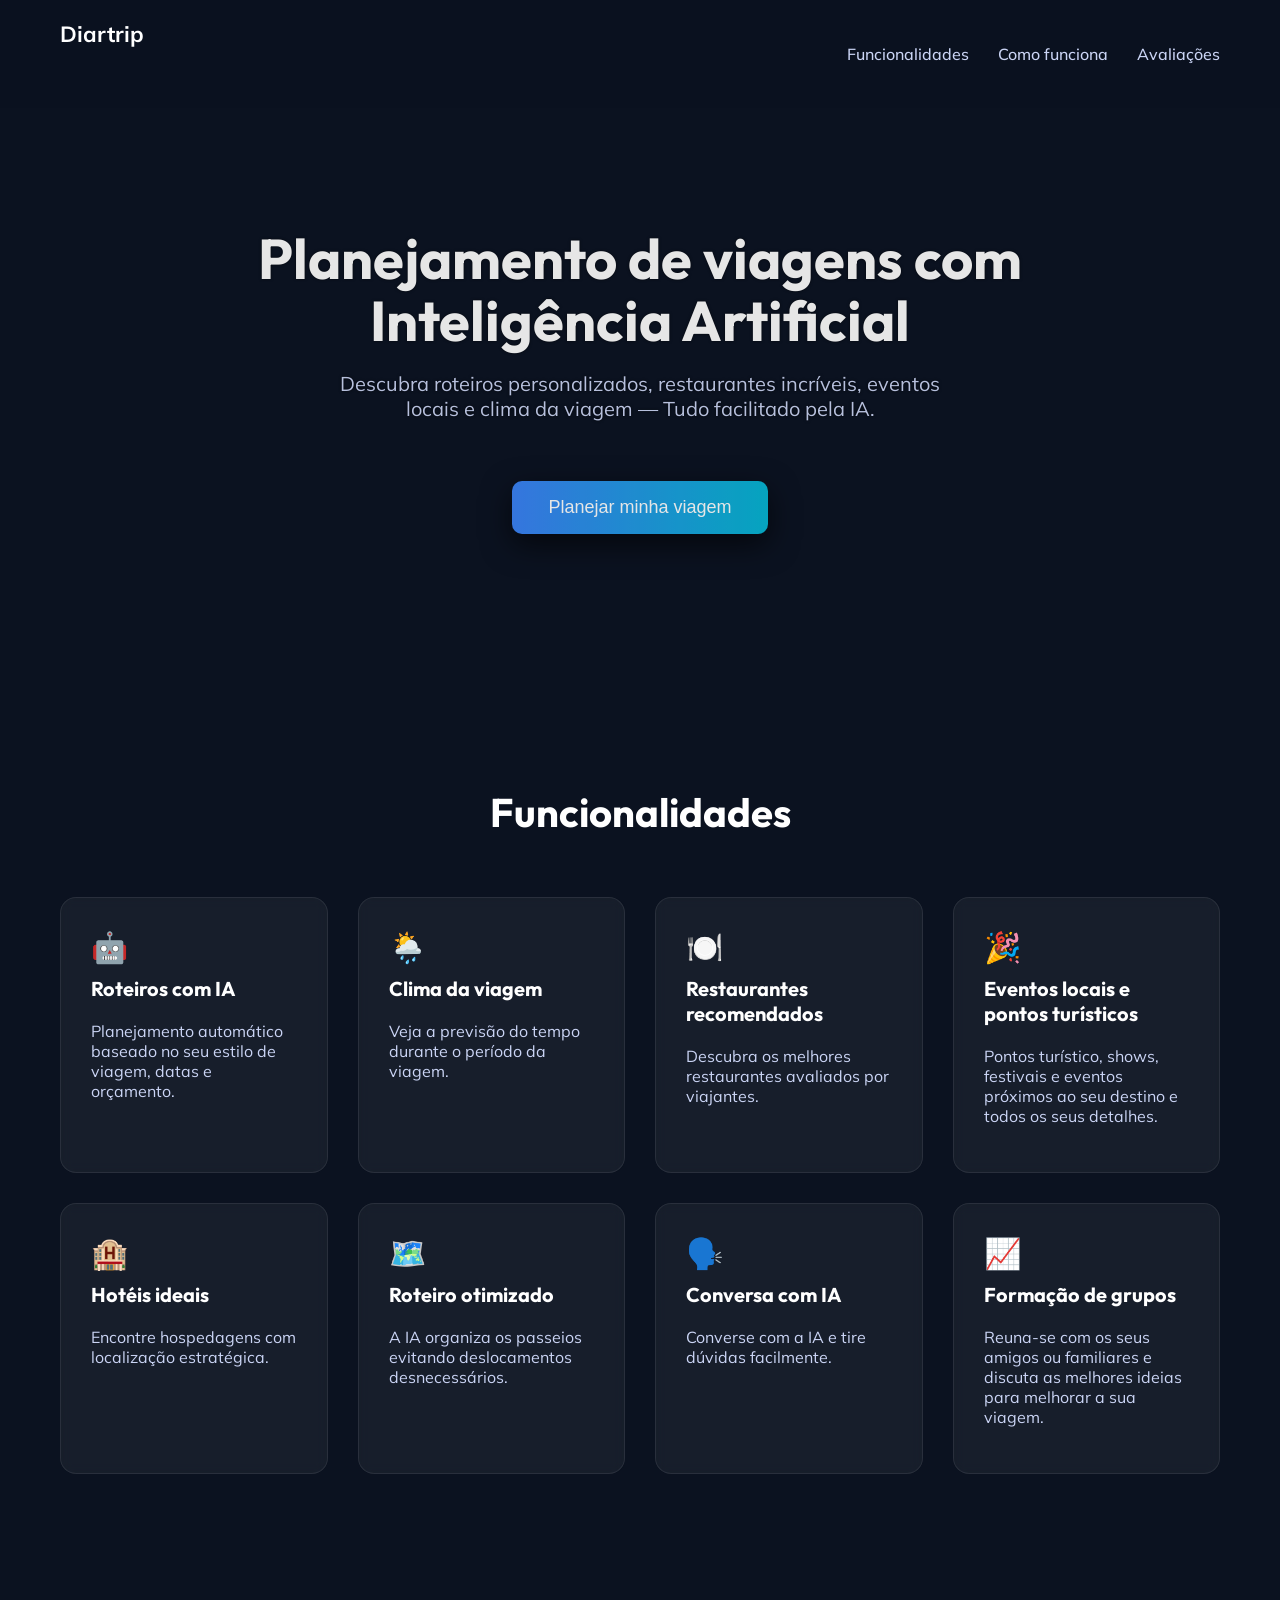
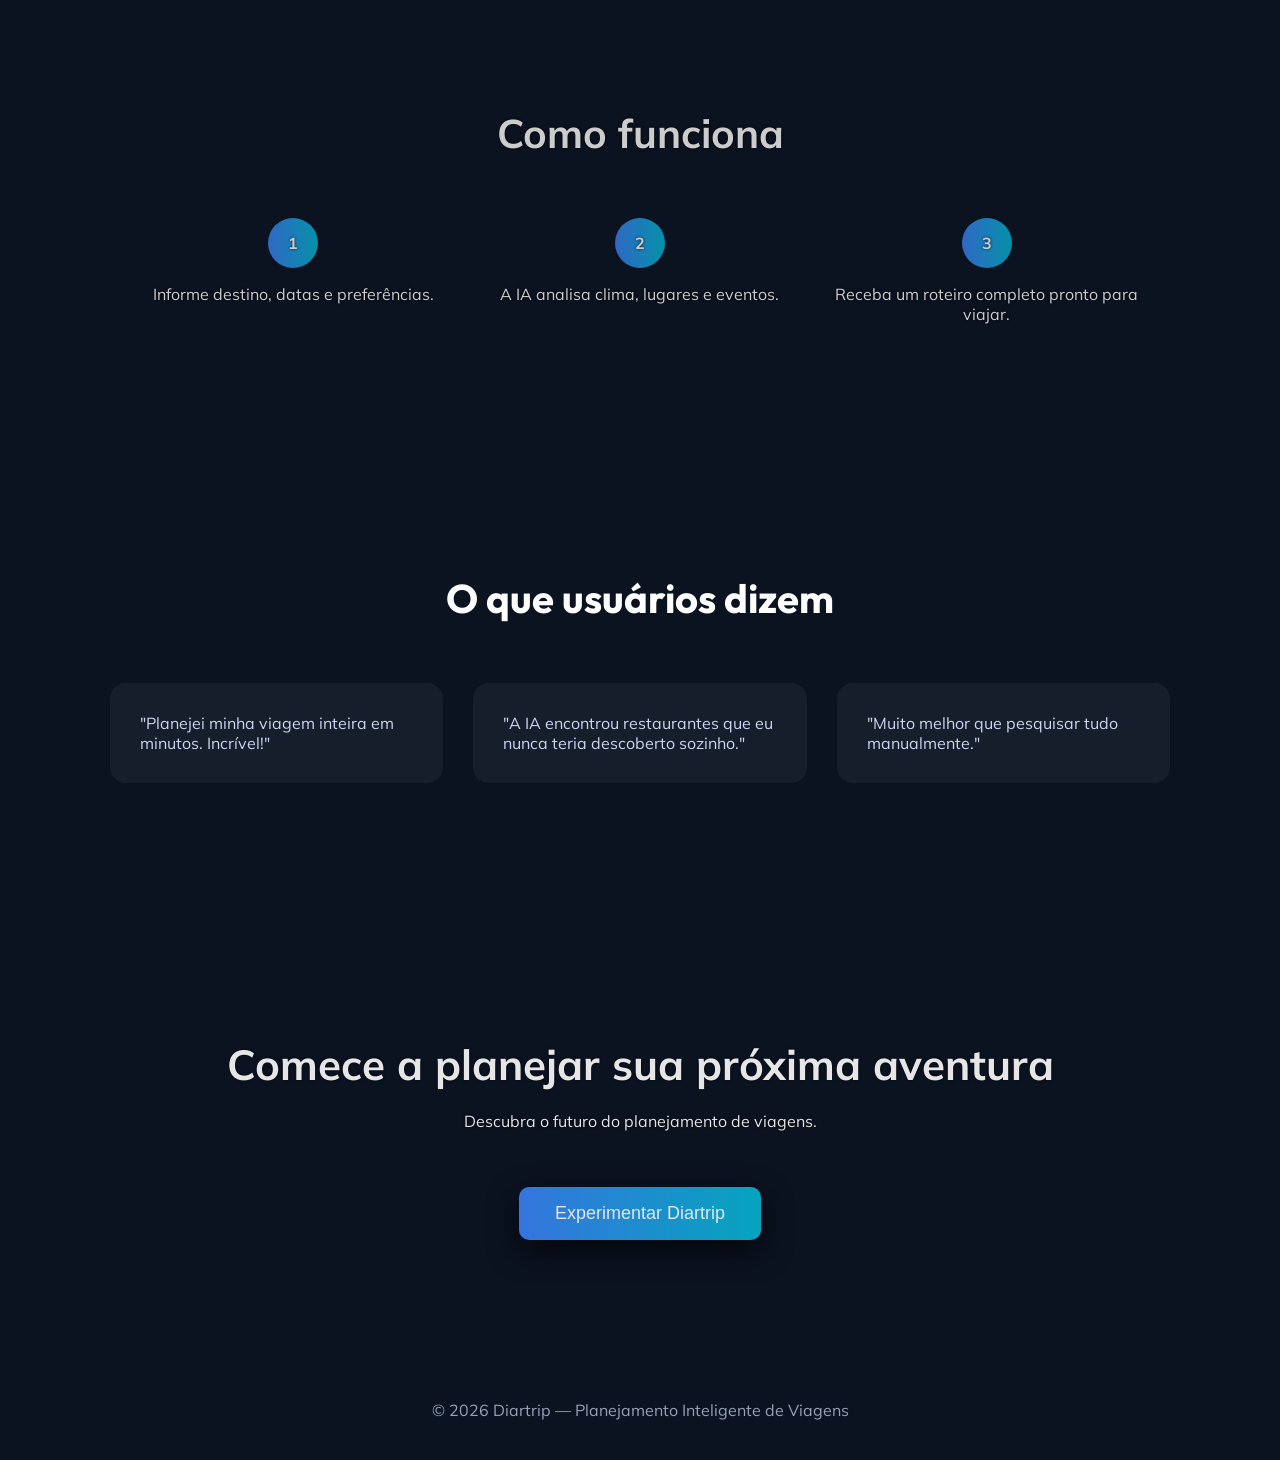
==== commit ccd4752e: "Criação de configuração para usuário." ====
--- a/index.html
+++ b/index.html
@@ -29,52 +29,52 @@
     <div class="grid">
 
     <div class="card">
-    <div class="icon">🤖</div>
-    <h3 class="titulo">Roteiros com IA</h3>
-    <p >Planejamento automático baseado no seu estilo de viagem, datas e orçamento.</p>
+        <div class="icon">🤖</div>
+        <h3 class="titulo">Roteiros com IA</h3>
+        <p >Planejamento automático baseado no seu estilo de viagem, datas e orçamento.</p>
     </div>
 
     <div class="card">
-    <div class="icon">🌦️</div>
-    <h3 class="titulo">Clima da viagem</h3>
-    <p >Veja a previsão do tempo durante o período da viagem.</p>
+        <div class="icon">🌦️</div>
+        <h3 class="titulo">Clima da viagem</h3>
+        <p >Veja a previsão do tempo durante o período da viagem.</p>
     </div>
 
     <div class="card">
-    <div class="icon">🍽️</div>
-    <h3 class="titulo">Restaurantes recomendados</h3>
-    <p >Descubra os melhores restaurantes avaliados por viajantes.</p>
+        <div class="icon">🍽️</div>
+        <h3 class="titulo">Restaurantes recomendados</h3>
+        <p >Descubra os melhores restaurantes avaliados por viajantes.</p>
     </div>
 
     <div class="card">
-    <div class="icon">🎉</div>
-    <h3 class="titulo">Eventos locais e pontos turísticos</h3>
-    <!-- <p>Shows, festivais, eventos que acontecerão durante sua viagem.</p> -->
-    <p >Pontos turístico, shows, festivais e eventos próximos ao seu destino e todos os seus detalhes.</p>
+        <div class="icon">🎉</div>
+        <h3 class="titulo">Eventos locais e pontos turísticos</h3>
+        <!-- <p>Shows, festivais, eventos que acontecerão durante sua viagem.</p> -->
+        <p >Pontos turístico, shows, festivais e eventos próximos ao seu destino e todos os seus detalhes.</p>
     </div>
 
     <div class="card">
-    <div class="icon">🏨</div>
-    <h3 class="titulo">Hotéis ideais</h3>
-    <p >Encontre hospedagens com localização estratégica.</p>
+        <div class="icon">🏨</div>
+        <h3 class="titulo">Hotéis ideais</h3>
+        <p >Encontre hospedagens com localização estratégica.</p>
     </div>
 
     <div class="card">
-    <div class="icon">🗺️</div>
-    <h3 class="titulo">Roteiro otimizado</h3>
-    <p >A IA organiza os passeios evitando deslocamentos desnecessários.</p>
+        <div class="icon">🗺️</div>
+        <h3 class="titulo">Roteiro otimizado</h3>
+        <p >A IA organiza os passeios evitando deslocamentos desnecessários.</p>
     </div>
 
     <div class="card">
-    <div class="icon">🗣️</div>
-    <h3 class="titulo">Conversa com IA</h3>
-    <p >Converse com a IA e tire dúvidas facilmente.</p>
+        <div class="icon">🗣️</div>
+        <h3 class="titulo">Conversa com IA</h3>
+        <p >Converse com a IA e tire dúvidas facilmente.</p>
     </div>
     
     <div class="card">
-    <div class="icon">📈</div>
-    <h3 class="titulo">Formação de grupos</h3>
-    <p >Reuna-se com os seus amigos ou familiares e discuta as melhores ideias para melhorar a sua viagem.</p>
+        <div class="icon">📈</div>
+        <h3 class="titulo">Formação de grupos</h3>
+        <p>Reuna-se com os seus amigos ou familiares e discuta as melhores ideias para melhorar a sua viagem.</p>
     </div>
 
     </div>
--- a/static/style.css
+++ b/static/style.css
@@ -5,7 +5,7 @@
 }
 body{
     margin:0;
-    font-family:'Inter',sans-serif;
+    font-family: "Mulish", sans-serif;
     background:#0b1220;
     color:white;
 }
@@ -35,9 +35,9 @@
     font-family: "Outfit", sans-serif;
 }
 
-p, div, button, a, .txt{
+/* p, div, button, a, .txt{
     font-family: "Mulish", sans-serif;
-}
+} */
 
 nav a{
     margin-left:25px;
@@ -230,30 +230,31 @@
 }
 
 .field{
-display:flex;
-flex-direction:column;
-gap:6px;
+    display:flex;
+    flex-direction:column;
+    gap:6px;
 }
 
 .field label{
-font-size:14px;
-color:#cbd5f5;
-}
-
-.field input{
-padding:14px;
-border-radius:8px;
-border:1px solid rgba(255,255,255,0.1);
-background:rgba(255,255,255,0.03);
-color:white;
-font-size:15px;
-transition:all .2s ease;
-}
-
-.field input:focus{
-outline:none;
-border:1px solid #3b82f6;
-box-shadow:0 0 0 2px rgba(59,130,246,0.3);
+    font-size:14px;
+    color:#cbd5f5;
+}
+
+.field input, button{
+    cursor: pointer;
+    padding:14px;
+    border-radius:8px;
+    border:1px solid rgba(255,255,255,0.1);
+    background:rgba(255,255,255,0.03);
+    color:white;
+    font-size:15px;
+    transition:all .2s ease;
+}
+
+.field input:focus, button:focus{
+    outline:none;
+    border:1px solid #3b82f6;
+    box-shadow:0 0 0 2px rgba(59,130,246,0.3);
 }
 
 .login a{
@@ -265,6 +266,208 @@
 }
 
 .error{
-font-size:12px;
-color:#f87171;
+    font-size:12px;
+    color:#f87171;
+}
+
+.sucess{
+    font-size:12px;
+    color:#7cf871;
+}
+
+.app{
+    display:grid;
+    grid-template-columns:280px 1fr;
+    min-height:100vh;
+}
+
+/* SIDEBAR */
+.sidebar{
+    background:#0f172a;
+    padding:30px 20px;
+    border-right:1px solid rgba(255,255,255,0.08);
+}
+
+.logo{
+    font-size:22px;
+    font-weight:700;
+    margin-bottom:40px;
+}
+
+.menu-item{
+    padding:12px 14px;
+    border-radius:10px;
+    margin-bottom:8px;
+    color:#cbd5f5;
+    cursor:pointer;
+    transition:0.2s;
+}
+
+.menu-item:hover{
+    background:rgba(255,255,255,0.08);
+    color:white;
+}
+
+.new-trip{
+    margin-top:25px;
+    padding:12px;
+    border:none;
+    border-radius:10px;
+    width:100%;
+    background:linear-gradient(90deg,#3b82f6,#06b6d4);
+    color:white;
+    cursor:pointer;
+}
+
+/* MAIN */
+.main{
+    padding:30px;
+    display:flex;
+    flex-direction:column;
+}
+
+.header{
+    display:flex;
+    justify-content:space-between;
+    align-items:center;
+    margin-bottom:25px;
+}
+
+.user{
+    background:rgba(255,255,255,0.08);
+    padding:8px 14px;
+    border-radius:20px;
+}
+
+.content{
+    display:grid;
+    grid-template-columns:1fr 380px;
+    gap:25px;
+    flex:1;
+}
+
+/* TRIPS */
+.trips{
+    background:rgba(255,255,255,0.05);
+    border-radius:16px;
+    padding:25px;
+    border:1px solid rgba(255,255,255,0.08);
+}
+
+.trip-grid{
+    display:grid;
+    grid-template-columns:repeat(auto-fit,minmax(220px,1fr));
+    gap:18px;
+    margin-top:20px;
+}
+
+.trip-card{
+    background:rgba(255,255,255,0.06);
+    padding:18px;
+    border-radius:12px;
+    cursor:pointer;
+    transition:0.25s;
+}
+
+.trip-card:hover{
+    transform:translateY(-4px);
+    background:rgba(255,255,255,0.1);
+}
+
+.trip-date{
+    font-size:13px;
+    color:#94a3b8;
+}
+
+/* CHAT */
+.chat{
+    background:rgba(255,255,255,0.05);
+    border-radius:16px;
+    border:1px solid rgba(255,255,255,0.08);
+    display:flex;
+    flex-direction:column;
+}
+
+.chat-header{
+    padding:16px 20px;
+    border-bottom:1px solid rgba(255,255,255,0.08);
+    font-weight:600;
+}
+
+.chat-messages{
+    flex:1;
+    padding:20px;
+    overflow-y:auto;
+    font-size:14px;
+    color:#cbd5f5;
+}
+
+.message{
+    margin-bottom:14px;
+}
+
+.chat-input{
+    display:flex;
+    padding:14px;
+    border-top:1px solid rgba(255,255,255,0.08);
+    gap:10px;
+}
+
+.chat-input input{
+    flex:1;
+    padding:10px 12px;
+    border-radius:8px;
+    border:none;
+    background:rgba(255,255,255,0.08);
+    color:white;
+}
+
+.chat-input button{
+    padding:10px 16px;
+    border:none;
+    border-radius:8px;
+    background:linear-gradient(90deg,#3b82f6,#06b6d4);
+    color:white;
+    cursor:pointer;
+}
+
+@media(max-width:900px){
+    .app{
+        grid-template-columns:1fr;
+    }
+
+    .sidebar{
+        display:none;
+    }
+
+.content{
+    grid-template-columns:1fr;
+    }
+}
+
+.back{
+    display: inline-block;
+    display: flex;
+    align-items: center;
+    width: 45px;
+    background-color: rgb(9, 15, 28);
+    box-shadow: 0px 0px 15px rgba(31, 31, 31, 0.345);
+    padding: 10px;
+    border-radius: 50%;
+    cursor: pointer;
+    transition: 0.5s;
+}
+
+.back:hover{
+    transform: translateX(-5px);
+}
+
+.save{
+    color: rgb(11, 18, 32);
+    background-color: #7cf871;
+}
+
+.delete{
+    color: rgb(15, 20, 30);
+    background-color: #f87171;
 }
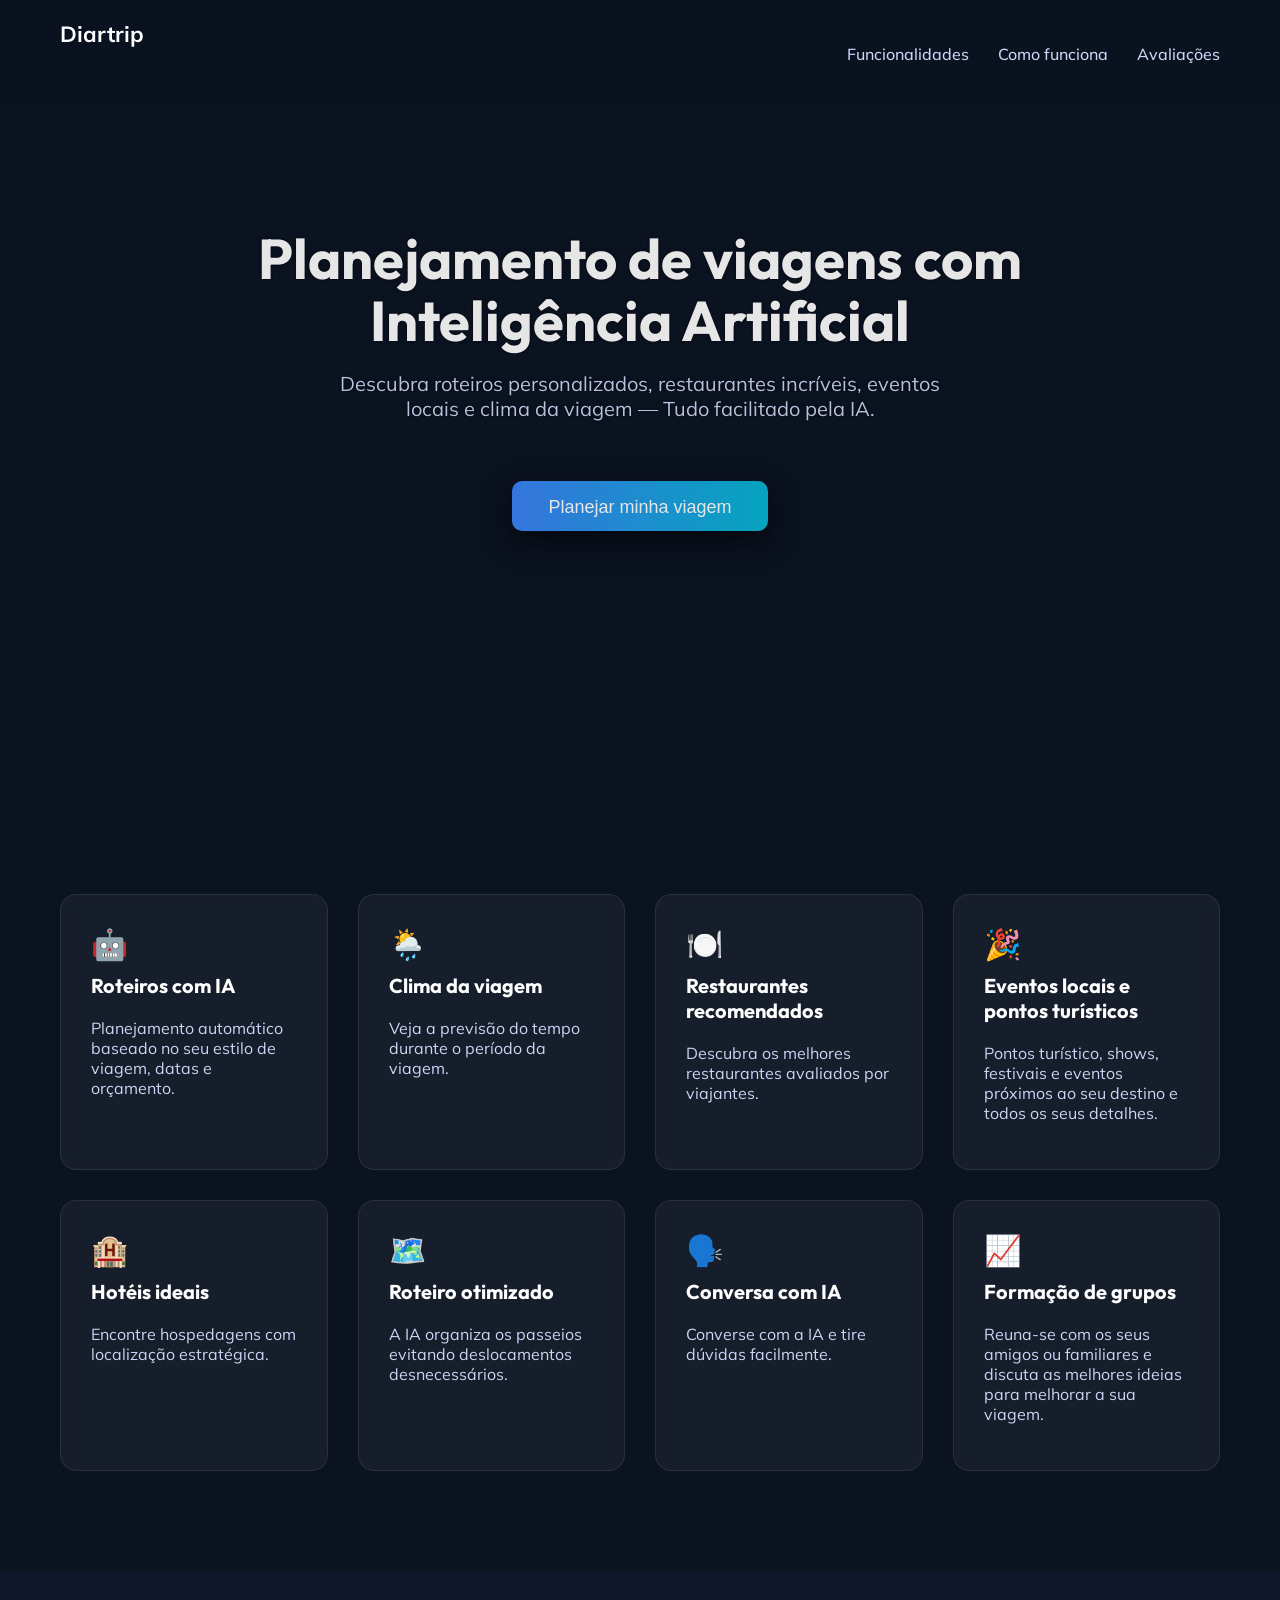
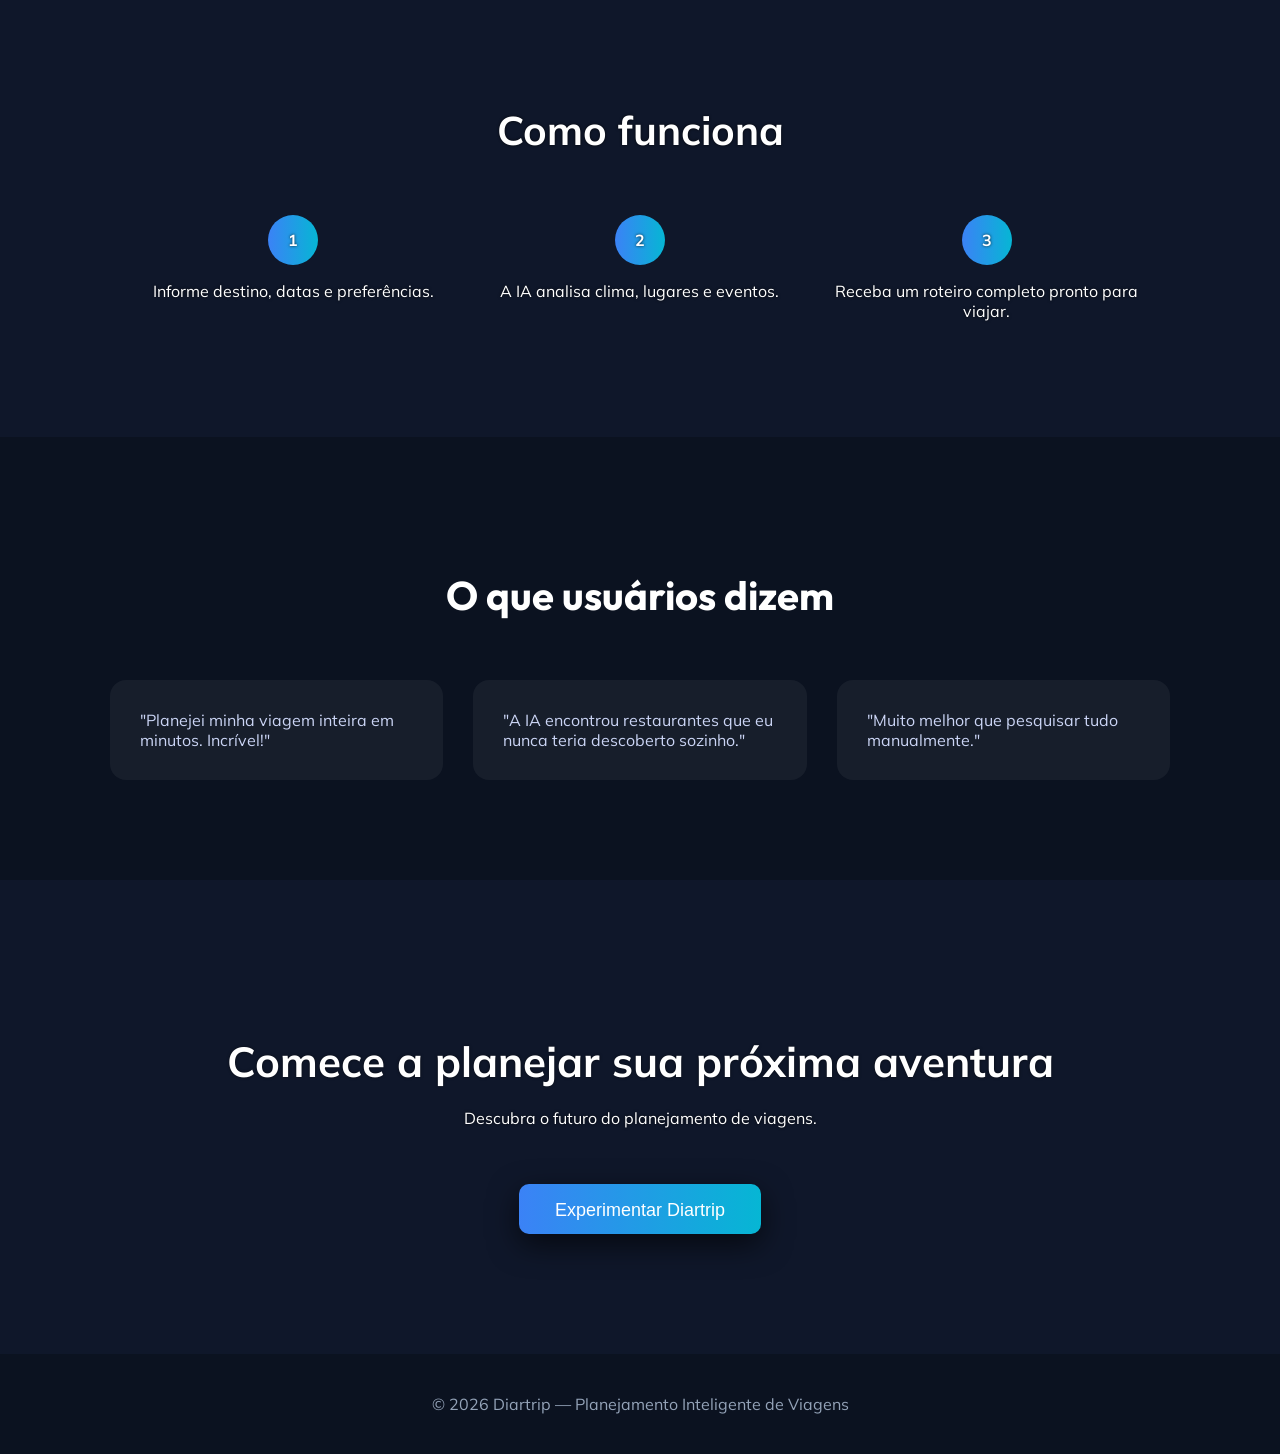
==== commit c67e9eb1: "Implementação de efeito de Scroll." ====
--- a/index.html
+++ b/index.html
@@ -5,135 +5,136 @@
 <meta name="viewport" content="width=device-width, initial-scale=1.0">
 <title>Diartrip</title>
 <link href="https://fonts.googleapis.com/css2?family=Inter:wght@300;400;600;700&display=swap" rel="stylesheet">
+<link href="https://unpkg.com/aos@2.3.1/dist/aos.css" rel="stylesheet">
 <link rel="stylesheet" href="static/style.css">
 </head>
 <body>
+    <header>
+        <a href="#"><div class="logo">Diartrip</div></a>
+        <nav>
+            <a href="#features">Funcionalidades</a>
+            <a href="#how">Como funciona</a>
+            <a href="#reviews">Avaliações</a>
+        </nav>
+    </header>
 
-<header>
-    <a href="#"><div class="logo">Diartrip</div></a>
-    <nav>
-        <a href="#features">Funcionalidades</a>
-        <a href="#how">Como funciona</a>
-        <a href="#reviews">Avaliações</a>
-    </nav>
-</header>
+    <section class="hero">
+        <h1 class="titulo">Planejamento de viagens com Inteligência Artificial</h1>
+        <p>Descubra roteiros personalizados, restaurantes incríveis, eventos locais e clima da viagem —  Tudo facilitado pela IA.</p>
+        <button class="cta"><a href="form.html">Planejar minha viagem</a></button>
+    </section>
 
-<section class="hero">
-    <h1 class="titulo">Planejamento de viagens com Inteligência Artificial</h1>
-    <p >Descubra roteiros personalizados, restaurantes incríveis, eventos locais e clima da viagem —  Tudo facilitado pela IA.</p>
-    <button class="cta"><a href="form.html">Planejar minha viagem</a></button>
-</section>
+    <section id="features" class="features">
+        <h2 class="section-title titulo" data-aos="fade-up">Funcionalidades</h2>
+        <div class="grid">
 
-<section id="features" class="features">
-    <h2 class="section-title titulo">Funcionalidades</h2>
-    <div class="grid">
+        <div class="card" data-aos="fade-up">
+            <div class="icon">🤖</div>
+            <h3 class="titulo">Roteiros com IA</h3>
+            <p >Planejamento automático baseado no seu estilo de viagem, datas e orçamento.</p>
+        </div>
 
-    <div class="card">
-        <div class="icon">🤖</div>
-        <h3 class="titulo">Roteiros com IA</h3>
-        <p >Planejamento automático baseado no seu estilo de viagem, datas e orçamento.</p>
-    </div>
+        <div class="card" data-aos="fade-up">
+            <div class="icon">🌦️</div>
+            <h3 class="titulo">Clima da viagem</h3>
+            <p >Veja a previsão do tempo durante o período da viagem.</p>
+        </div>
 
-    <div class="card">
-        <div class="icon">🌦️</div>
-        <h3 class="titulo">Clima da viagem</h3>
-        <p >Veja a previsão do tempo durante o período da viagem.</p>
-    </div>
+        <div class="card" data-aos="fade-up">
+            <div class="icon">🍽️</div>
+            <h3 class="titulo">Restaurantes recomendados</h3>
+            <p >Descubra os melhores restaurantes avaliados por viajantes.</p>
+        </div>
 
-    <div class="card">
-        <div class="icon">🍽️</div>
-        <h3 class="titulo">Restaurantes recomendados</h3>
-        <p >Descubra os melhores restaurantes avaliados por viajantes.</p>
-    </div>
+        <div class="card" data-aos="fade-up">
+            <div class="icon">🎉</div>
+            <h3 class="titulo">Eventos locais e pontos turísticos</h3>
+            <!-- <p>Shows, festivais, eventos que acontecerão durante sua viagem.</p> -->
+            <p >Pontos turístico, shows, festivais e eventos próximos ao seu destino e todos os seus detalhes.</p>
+        </div>
 
-    <div class="card">
-        <div class="icon">🎉</div>
-        <h3 class="titulo">Eventos locais e pontos turísticos</h3>
-        <!-- <p>Shows, festivais, eventos que acontecerão durante sua viagem.</p> -->
-        <p >Pontos turístico, shows, festivais e eventos próximos ao seu destino e todos os seus detalhes.</p>
-    </div>
+        <div class="card" data-aos="fade-up">
+            <div class="icon">🏨</div>
+            <h3 class="titulo">Hotéis ideais</h3>
+            <p >Encontre hospedagens com localização estratégica.</p>
+        </div>
 
-    <div class="card">
-        <div class="icon">🏨</div>
-        <h3 class="titulo">Hotéis ideais</h3>
-        <p >Encontre hospedagens com localização estratégica.</p>
-    </div>
+        <div class="card" data-aos="fade-up">
+            <div class="icon">🗺️</div>
+            <h3 class="titulo">Roteiro otimizado</h3>
+            <p >A IA organiza os passeios evitando deslocamentos desnecessários.</p>
+        </div>
 
-    <div class="card">
-        <div class="icon">🗺️</div>
-        <h3 class="titulo">Roteiro otimizado</h3>
-        <p >A IA organiza os passeios evitando deslocamentos desnecessários.</p>
-    </div>
+        <div class="card" data-aos="fade-up">
+            <div class="icon">🗣️</div>
+            <h3 class="titulo">Conversa com IA</h3>
+            <p >Converse com a IA e tire dúvidas facilmente.</p>
+        </div>
+        
+        <div class="card" data-aos="fade-up">
+            <div class="icon">📈</div>
+            <h3 class="titulo">Formação de grupos</h3>
+            <p>Reuna-se com os seus amigos ou familiares e discuta as melhores ideias para melhorar a sua viagem.</p>
+        </div>
 
-    <div class="card">
-        <div class="icon">🗣️</div>
-        <h3 class="titulo">Conversa com IA</h3>
-        <p >Converse com a IA e tire dúvidas facilmente.</p>
-    </div>
-    
-    <div class="card">
-        <div class="icon">📈</div>
-        <h3 class="titulo">Formação de grupos</h3>
-        <p>Reuna-se com os seus amigos ou familiares e discuta as melhores ideias para melhorar a sua viagem.</p>
-    </div>
+        </div>
+    </section>
 
-    </div>
-</section>
+    <section id="how" class="how">
+        <h2 class="section-title" data-aos="fade-up">Como funciona</h2>
+        <div class="steps">
 
-<section id="how" class="how">
-    <h2 class="section-title">Como funciona</h2>
-    <div class="steps">
+        <div>
+        <div class="step-number" data-aos="fade-down">1</div>
+        <p >Informe destino, datas e preferências.</p>
+        </div>
 
-    <div>
-    <div class="step-number">1</div>
-    <p >Informe destino, datas e preferências.</p>
-    </div>
+        <div>
+        <div class="step-number" data-aos="fade-down">2</div>
+        <p >A IA analisa clima, lugares e eventos.</p>
+        </div>
 
-    <div>
-    <div class="step-number">2</div>
-    <p >A IA analisa clima, lugares e eventos.</p>
-    </div>
+        <div>
+        <div class="step-number" data-aos="fade-down">3</div>
+        <p >Receba um roteiro completo pronto para viajar.</p>
+        </div>
 
-    <div>
-    <div class="step-number">3</div>
-    <p >Receba um roteiro completo pronto para viajar.</p>
-    </div>
+        </div>
+    </section>
 
-    </div>
-</section>
+    <section id="reviews" class="testimonials">
+        <h2 class="section-title titulo" data-aos="fade-up">O que usuários dizem</h2>
+        <div class="grid txt">
 
-<section id="reviews" class="testimonials">
-    <h2 class="section-title titulo">O que usuários dizem</h2>
-    <div class="grid txt">
+        <div class="quote" data-aos="fade-down">
+        "Planejei minha viagem inteira em minutos. Incrível!"
+        </div>
 
-    <div class="quote">
-    "Planejei minha viagem inteira em minutos. Incrível!"
-    </div>
+        <div class="quote" data-aos="fade-down">
+        "A IA encontrou restaurantes que eu nunca teria descoberto sozinho."
+        </div>
 
-    <div class="quote">
-    "A IA encontrou restaurantes que eu nunca teria descoberto sozinho."
-    </div>
+        <div class="quote" data-aos="fade-down">
+        "Muito melhor que pesquisar tudo manualmente."
+        </div>
 
-    <div class="quote">
-    "Muito melhor que pesquisar tudo manualmente."
-    </div>
+        </div>
+    </section>
 
-    </div>
-</section>
+    <section class="cta-section">
+        <h2 data-aos="fade-up">Comece a planejar sua próxima aventura</h2>
+        <p data-aos="fade-up">Descubra o futuro do planejamento de viagens.</p>
+        <button class="cta"><a href="form.html">Experimentar Diartrip</a></button>
+    </section>
+
+    <footer class="txt">
+    © 2026 Diartrip — Planejamento Inteligente de Viagens
+    </footer>
 
 
-
-<section class="cta-section">
-    <h2>Comece a planejar sua próxima aventura</h2>
-    <p>Descubra o futuro do planejamento de viagens.</p>
-    <button class="cta"><a href="form.html">Experimentar Diartrip</a></button>
-</section>
-
-<footer class="txt">
-© 2026 Diartrip — Planejamento Inteligente de Viagens
-</footer>
-
-
-
+    <script src="https://unpkg.com/aos@2.3.1/dist/aos.js"></script>
+    <script>
+         AOS.init()
+    </script>
 </body>
 </html>
--- a/static/style.css
+++ b/static/style.css
@@ -130,7 +130,7 @@
 }
 
 .card:hover{
-    transform:translateY(-6px);
+    /* transform:translateY(-6px); */
     background:rgba(255,255,255,0.08);
 }
 
@@ -148,13 +148,8 @@
 }
 
 .how{
-    /* background:#0f172a; */
+    background:#0f172a;
     text-shadow: 0px 0px 3px rgba(0, 0, 0, 0.8);
-    
-    background-image: url(../imagens/pexels-jibarofoto-15847939.jpg);
-    background-size: cover;
-    background-attachment: fixed;
-    filter: brightness(80%);
 
     padding:100px 20px;
 }
@@ -195,15 +190,9 @@
 }
 
 .cta-section{
-
     text-align:center;
     padding:120px 20px;
-    /* background:linear-gradient(120deg,#2563eb,#06b6d4); */
-    background-image: url(../imagens/pexels-ivan-drazic-20457695-18355282.jpg);
-    background-size: cover;
-    background-attachment: fixed;
-    filter: brightness(90%);
-
+    background:#0f172a;
 }
 
 .cta-section h2{
@@ -240,8 +229,9 @@
     color:#cbd5f5;
 }
 
-.field input, button{
+.field input, button, select{
     cursor: pointer;
+    height: 50px;
     padding:14px;
     border-radius:8px;
     border:1px solid rgba(255,255,255,0.1);
@@ -251,7 +241,7 @@
     transition:all .2s ease;
 }
 
-.field input:focus, button:focus{
+.field input:focus, button:focus, select:focus{
     outline:none;
     border:1px solid #3b82f6;
     box-shadow:0 0 0 2px rgba(59,130,246,0.3);
@@ -470,4 +460,41 @@
 .delete{
     color: rgb(15, 20, 30);
     background-color: #f87171;
+}
+
+label{
+    font-size:14px;
+    margin-bottom:6px;
+    color:#94a3b8;
+}
+
+input, select{
+    cursor: pointer;
+
+    padding:10px;
+    border:none;
+    border-radius:8px;
+    background:rgba(255,255,255,0.08);
+    color:white;
+}
+
+select{
+    appearance: none;
+    padding-right: 40px;
+}
+
+input[type='date']::-webkit-calendar-picker-indicator{
+    filter: invert(1);
+}
+
+option{
+    color: black;
+}
+
+.item-sugest{
+    border: 1px solid #fff;
+    padding: 10px;
+    border-radius: 5px;
+    cursor: pointer;
+    margin-bottom: 5px;
 }
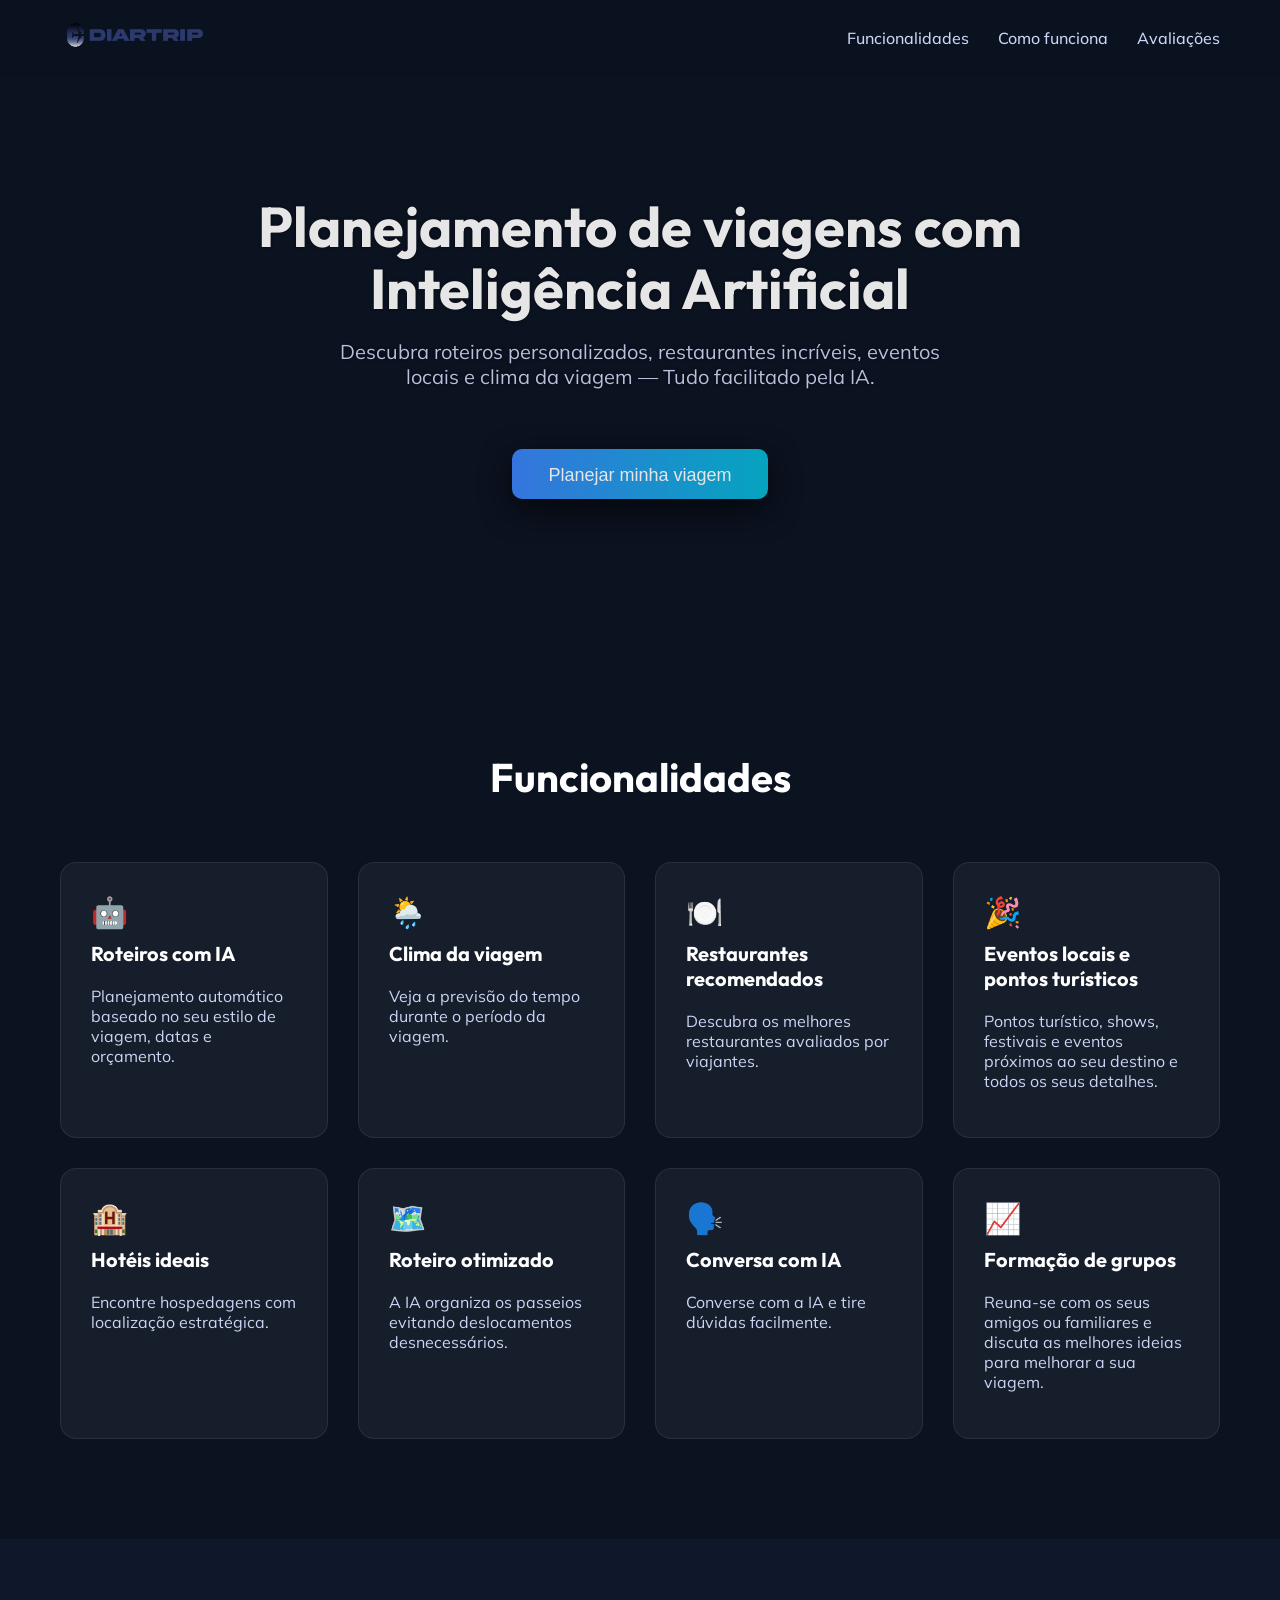
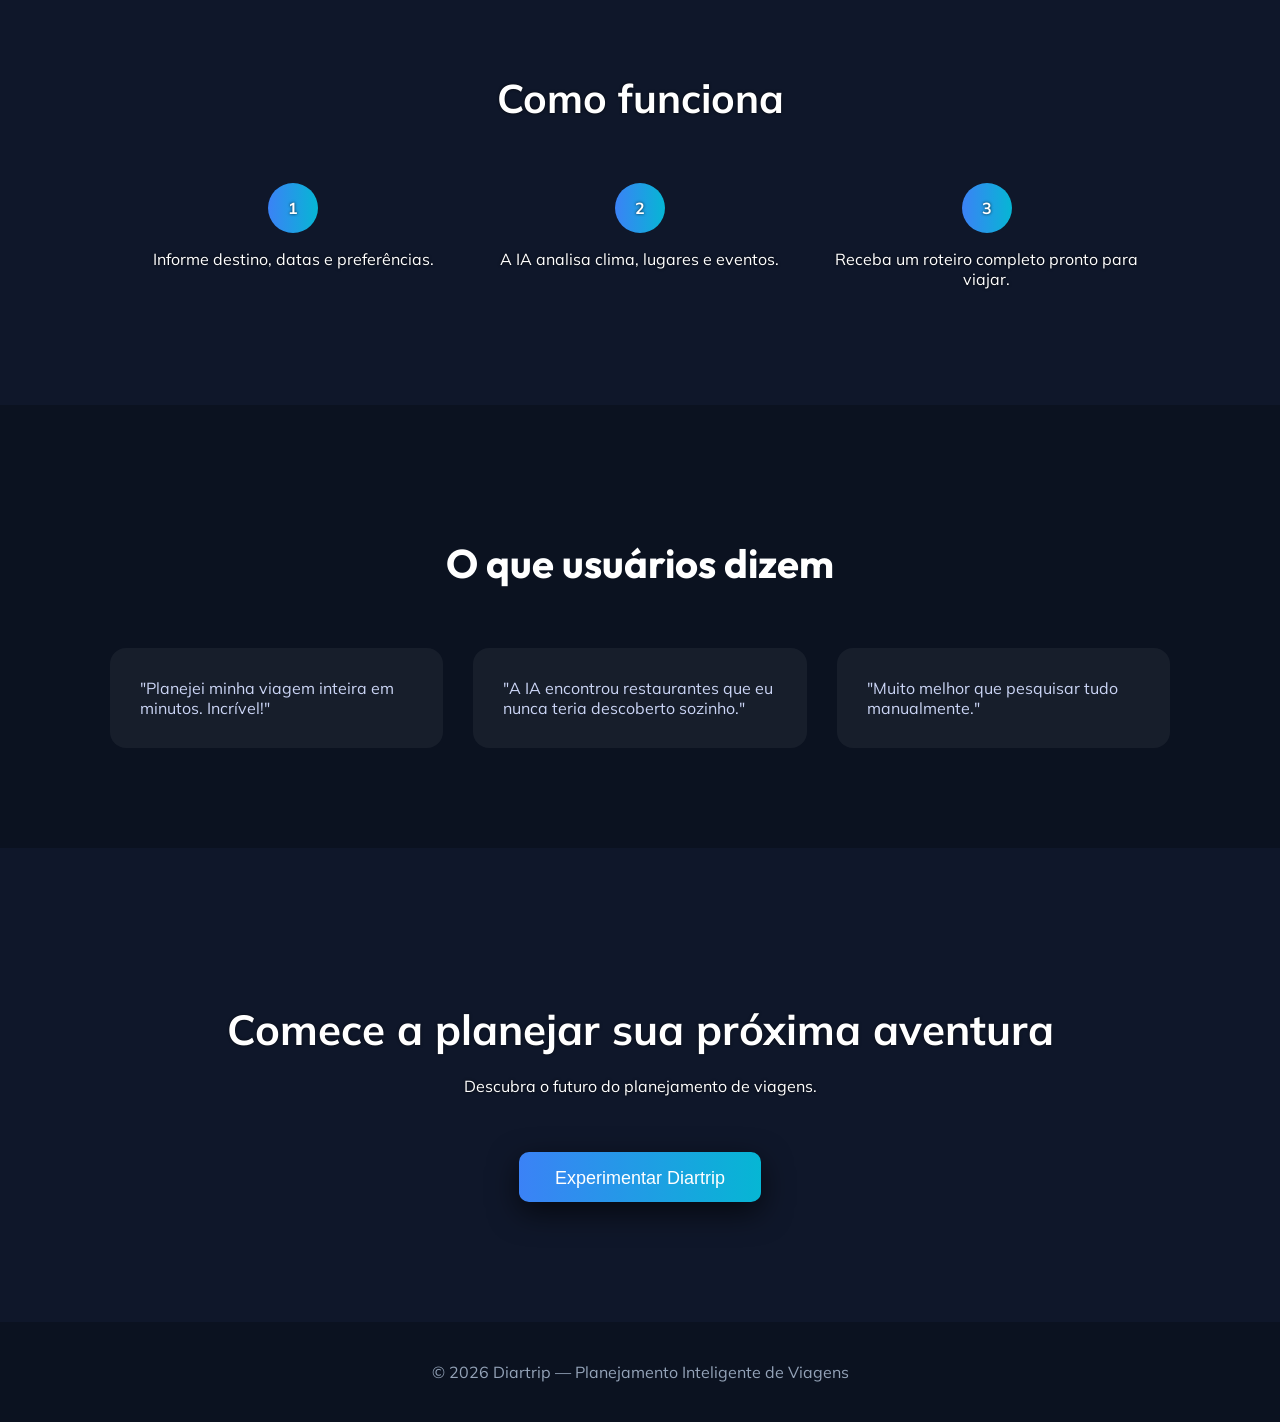
==== commit 7cbb913f: "Implementação de logo e melhorias na estilização." ====
--- a/index.html
+++ b/index.html
@@ -7,10 +7,11 @@
 <link href="https://fonts.googleapis.com/css2?family=Inter:wght@300;400;600;700&display=swap" rel="stylesheet">
 <link href="https://unpkg.com/aos@2.3.1/dist/aos.css" rel="stylesheet">
 <link rel="stylesheet" href="static/style.css">
+<link rel="shortcut icon" href="imagens/favicon-diartrip.png" type="image/x-icon">
 </head>
 <body>
     <header>
-        <a href="#"><div class="logo">Diartrip</div></a>
+        <a href="index.html"><div class="logo"><img src="imagens/logo-diartrip.png" alt=""></div></a>
         <nav>
             <a href="#features">Funcionalidades</a>
             <a href="#how">Como funciona</a>
--- a/static/style.css
+++ b/static/style.css
@@ -19,6 +19,19 @@
     top:0;
     background:rgba(11,18,32,0.7);
     backdrop-filter:blur(10px);
+}
+
+.logo{
+    
+    margin: 0px !important;
+}
+
+.logo > img{
+    max-width: 200px;
+    max-height: 30px;
+    min-width: 150px;
+    min-height: 20px;
+    object-fit: cover;
 }
 
 a{
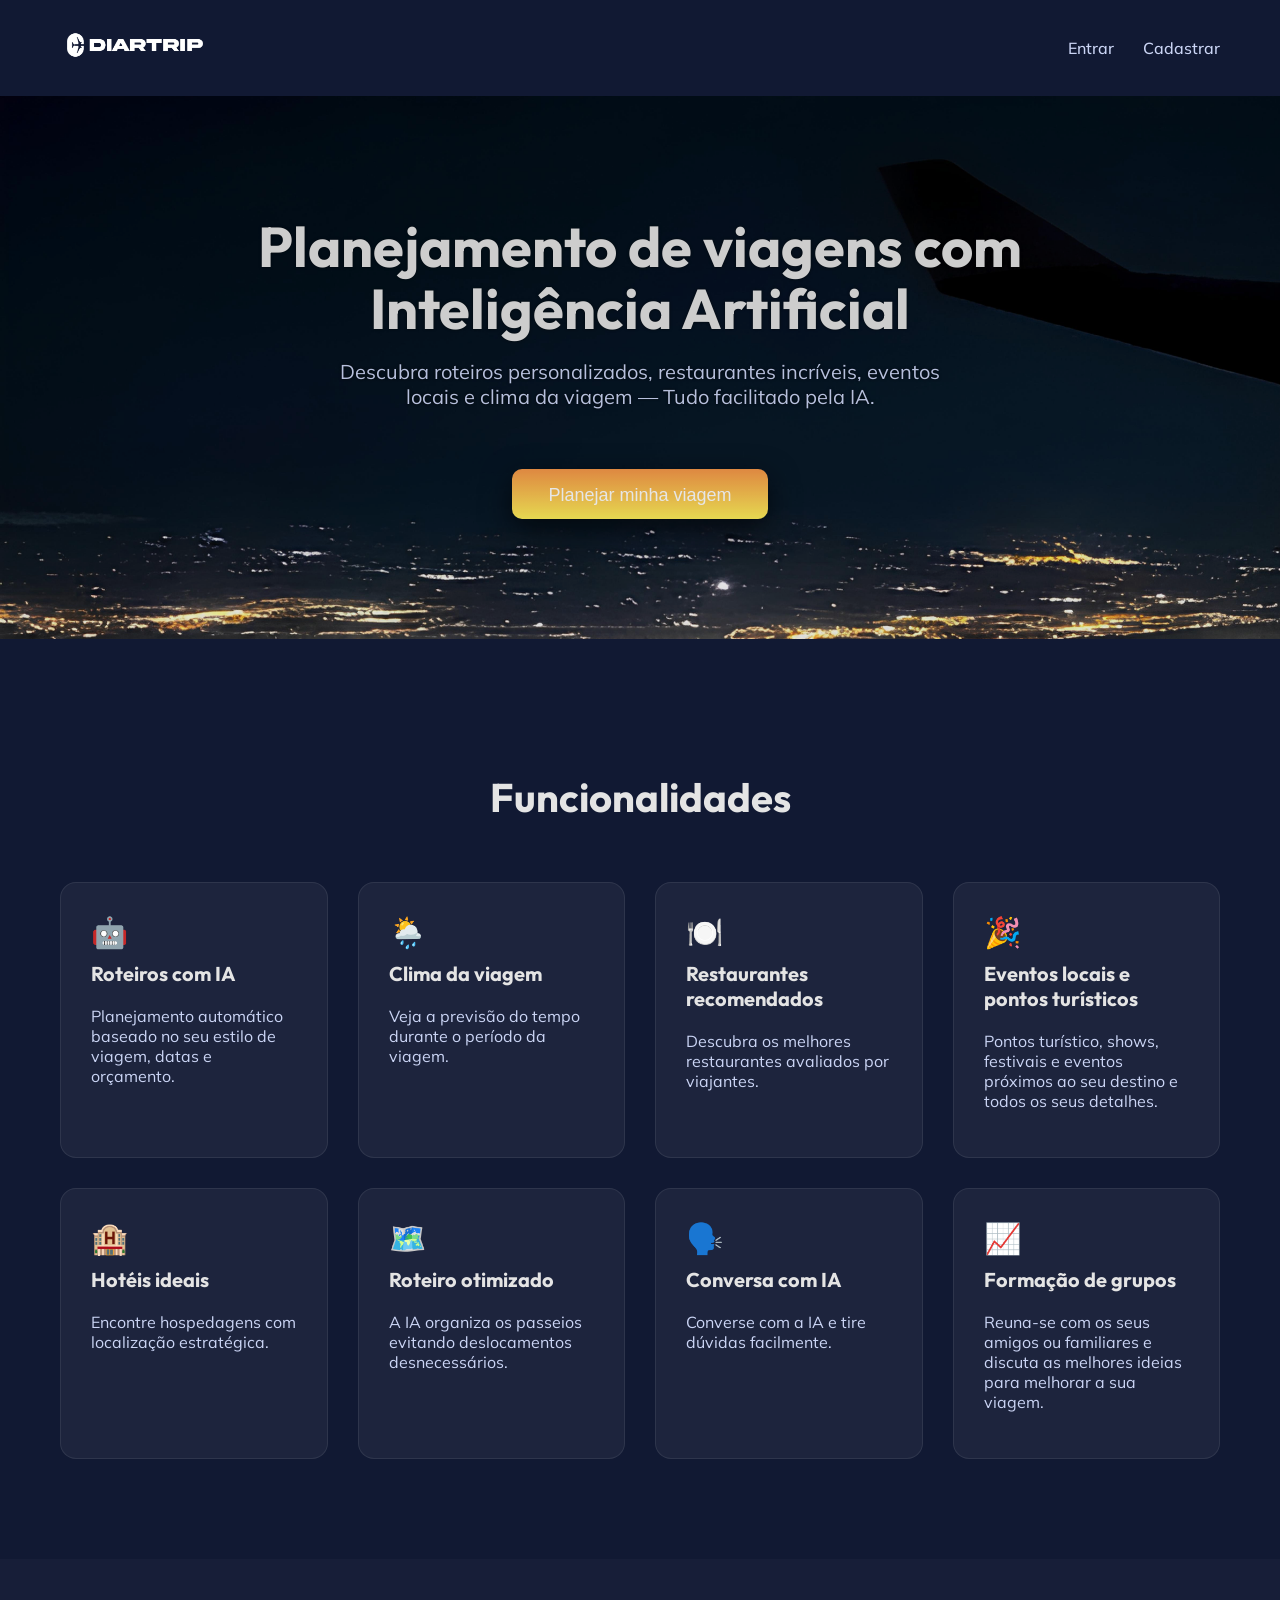
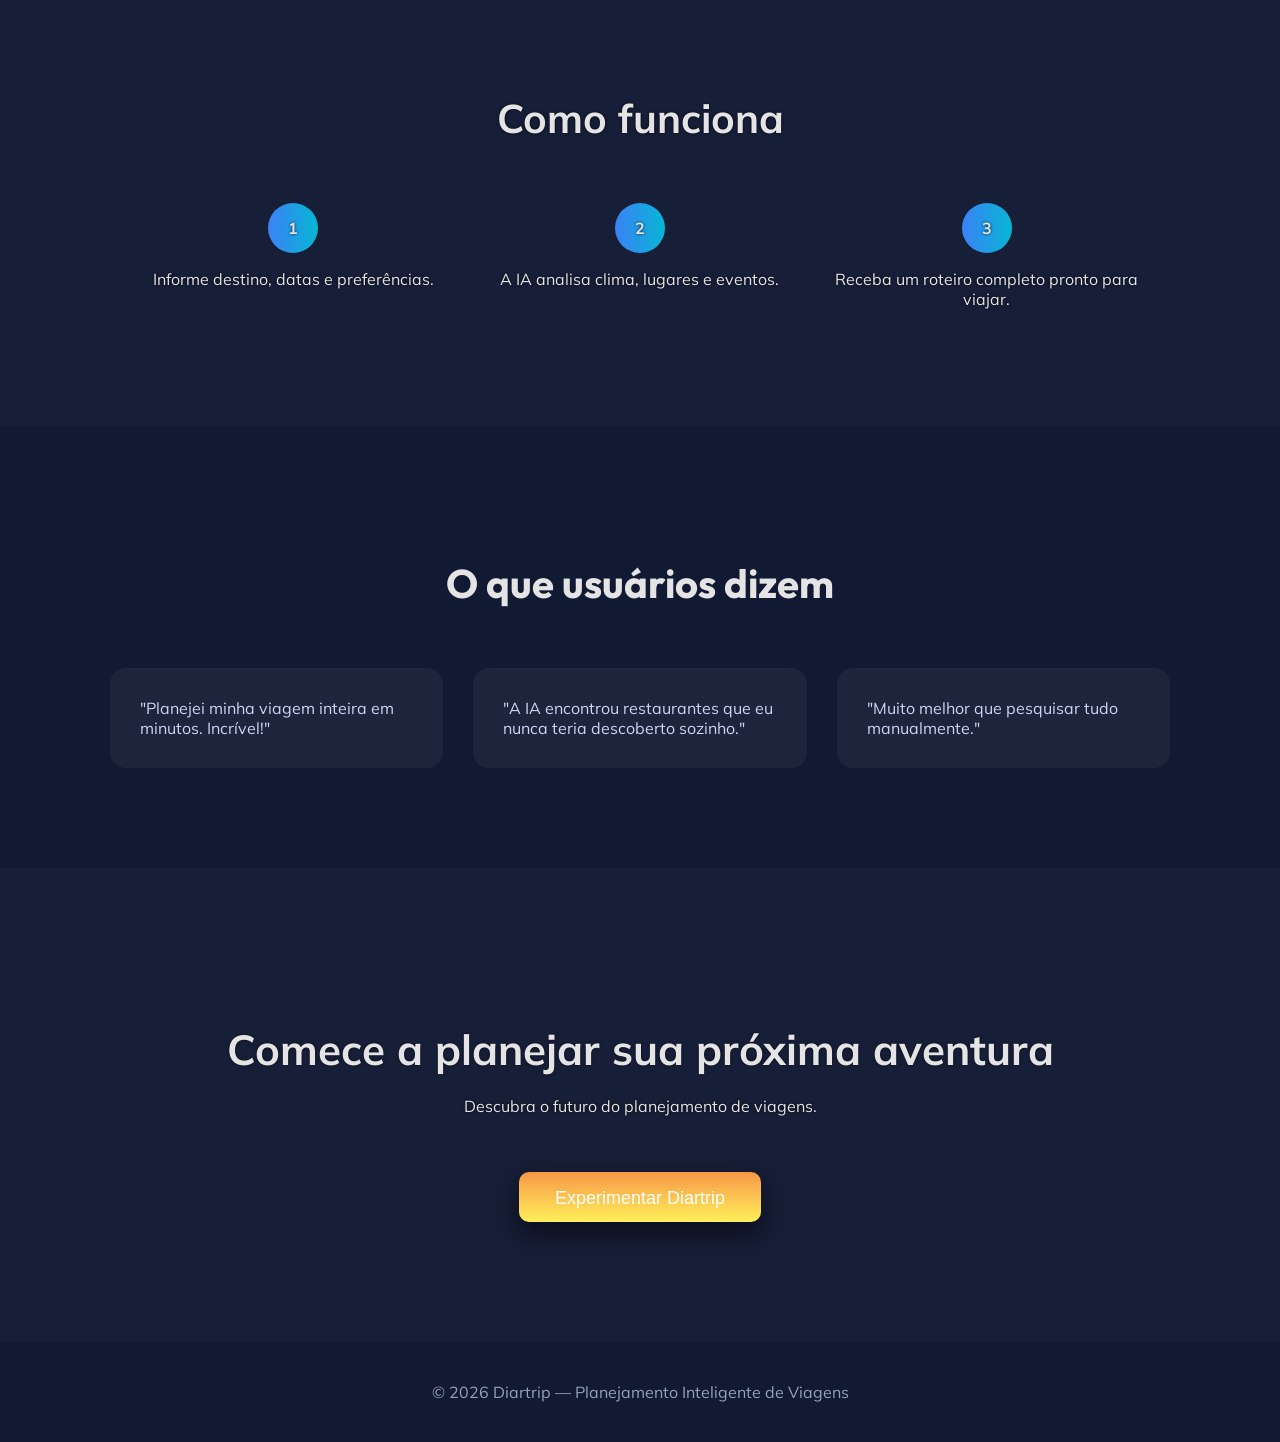
==== commit 8714cf61: "Melhorias de design." ====
--- a/index.html
+++ b/index.html
@@ -13,9 +13,9 @@
     <header>
         <a href="index.html"><div class="logo"><img src="imagens/logo-diartrip.png" alt=""></div></a>
         <nav>
-            <a href="#features">Funcionalidades</a>
-            <a href="#how">Como funciona</a>
-            <a href="#reviews">Avaliações</a>
+            <a href="login.html">Entrar</a>
+            <a href="form.html">Cadastrar</a>
+            <!-- <a href="#reviews">Avaliações</a> -->
         </nav>
     </header>
 
--- a/static/style.css
+++ b/static/style.css
@@ -1,36 +1,47 @@
 @import url('https://fonts.googleapis.com/css2?family=Outfit:wght@100..900&display=swap');
 @import url('https://fonts.googleapis.com/css2?family=Mulish:ital,wght@0,200..1000;1,200..1000&display=swap');
+
+:root{
+    --fundo: #111933;
+    --fundo2: #171e38;
+    /* --fundo: #3f7f9c;
+    --fundo2: #2f5f75; */
+}
+
 *{
     box-sizing:border-box
 }
 body{
     margin:0;
     font-family: "Mulish", sans-serif;
-    background:#0b1220;
-    color:white;
+    /* background-image: linear-gradient(var(--fundo), var(--fundo2) 30%); */
+    background-color: var(--fundo);
+    color:#e4e4e4;
 }
 
 header{
+    z-index: 999;
     display:flex;
     justify-content:space-between;
     align-items:center;
     padding:20px 60px;
     position:sticky;
     top:0;
-    background:rgba(11,18,32,0.7);
-    backdrop-filter:blur(10px);
-}
-
-.logo{
-    
+    background:#2b396d00;
+    /* background-color: var(--fundo); 2b396d93 */
+    /* background-image: linear-gradient(#020202, #171e38 80%, #2b396d , #e4e4e4); */
+    /* backdrop-filter:blur(10px); */
+}
+
+.logo{   
     margin: 0px !important;
 }
 
 .logo > img{
-    max-width: 200px;
-    max-height: 30px;
-    min-width: 150px;
-    min-height: 20px;
+    width: 150px;
+    height: 50px;
+    /* min-width: 150px;
+    min-height: 20px; */
     object-fit: cover;
 }
 
@@ -69,7 +80,7 @@
 
     /* background:radial-gradient(circle at top,#2563eb,transparent 60%), #0b1220; */
 
-    background-image: url("../imagens/pexels-ketut-subiyanto-4907611.jpg");
+    background-image: url("../imagens/aviao3\ \(1\).jpg");
     background-size: cover;
     background-attachment: fixed;
     filter: brightness(90%);
@@ -100,8 +111,9 @@
     font-size:18px;
     border-radius:10px;
     border:none;
-    background:linear-gradient(90deg,#3b82f6,#06b6d4);
-    color:white;
+    background:linear-gradient(#f79748, #fff05a);
+    /* background-color: #f79748; */
+    color:black;
     cursor:pointer;
     box-shadow:0 10px 30px rgba(0, 0, 0, 0.63);
     transition: .5s ease;
@@ -117,6 +129,7 @@
 
 .features{
     max-width:1200px;
+    
     margin:auto;
     padding:100px 20px;
 }
@@ -137,7 +150,7 @@
     background:rgba(255,255,255,0.05);
     padding:30px;
     border-radius:16px;
-    backdrop-filter:blur(6px);
+    /* backdrop-filter:blur(6px); */
     border:1px solid rgba(255,255,255,0.08);
     transition:0.3s;
 }
@@ -161,7 +174,7 @@
 }
 
 .how{
-    background:#0f172a;
+    background: var(--fundo2);
     text-shadow: 0px 0px 3px rgba(0, 0, 0, 0.8);
 
     padding:100px 20px;
@@ -205,7 +218,7 @@
 .cta-section{
     text-align:center;
     padding:120px 20px;
-    background:#0f172a;
+    background:var(--fundo2);
 }
 
 .cta-section h2{
